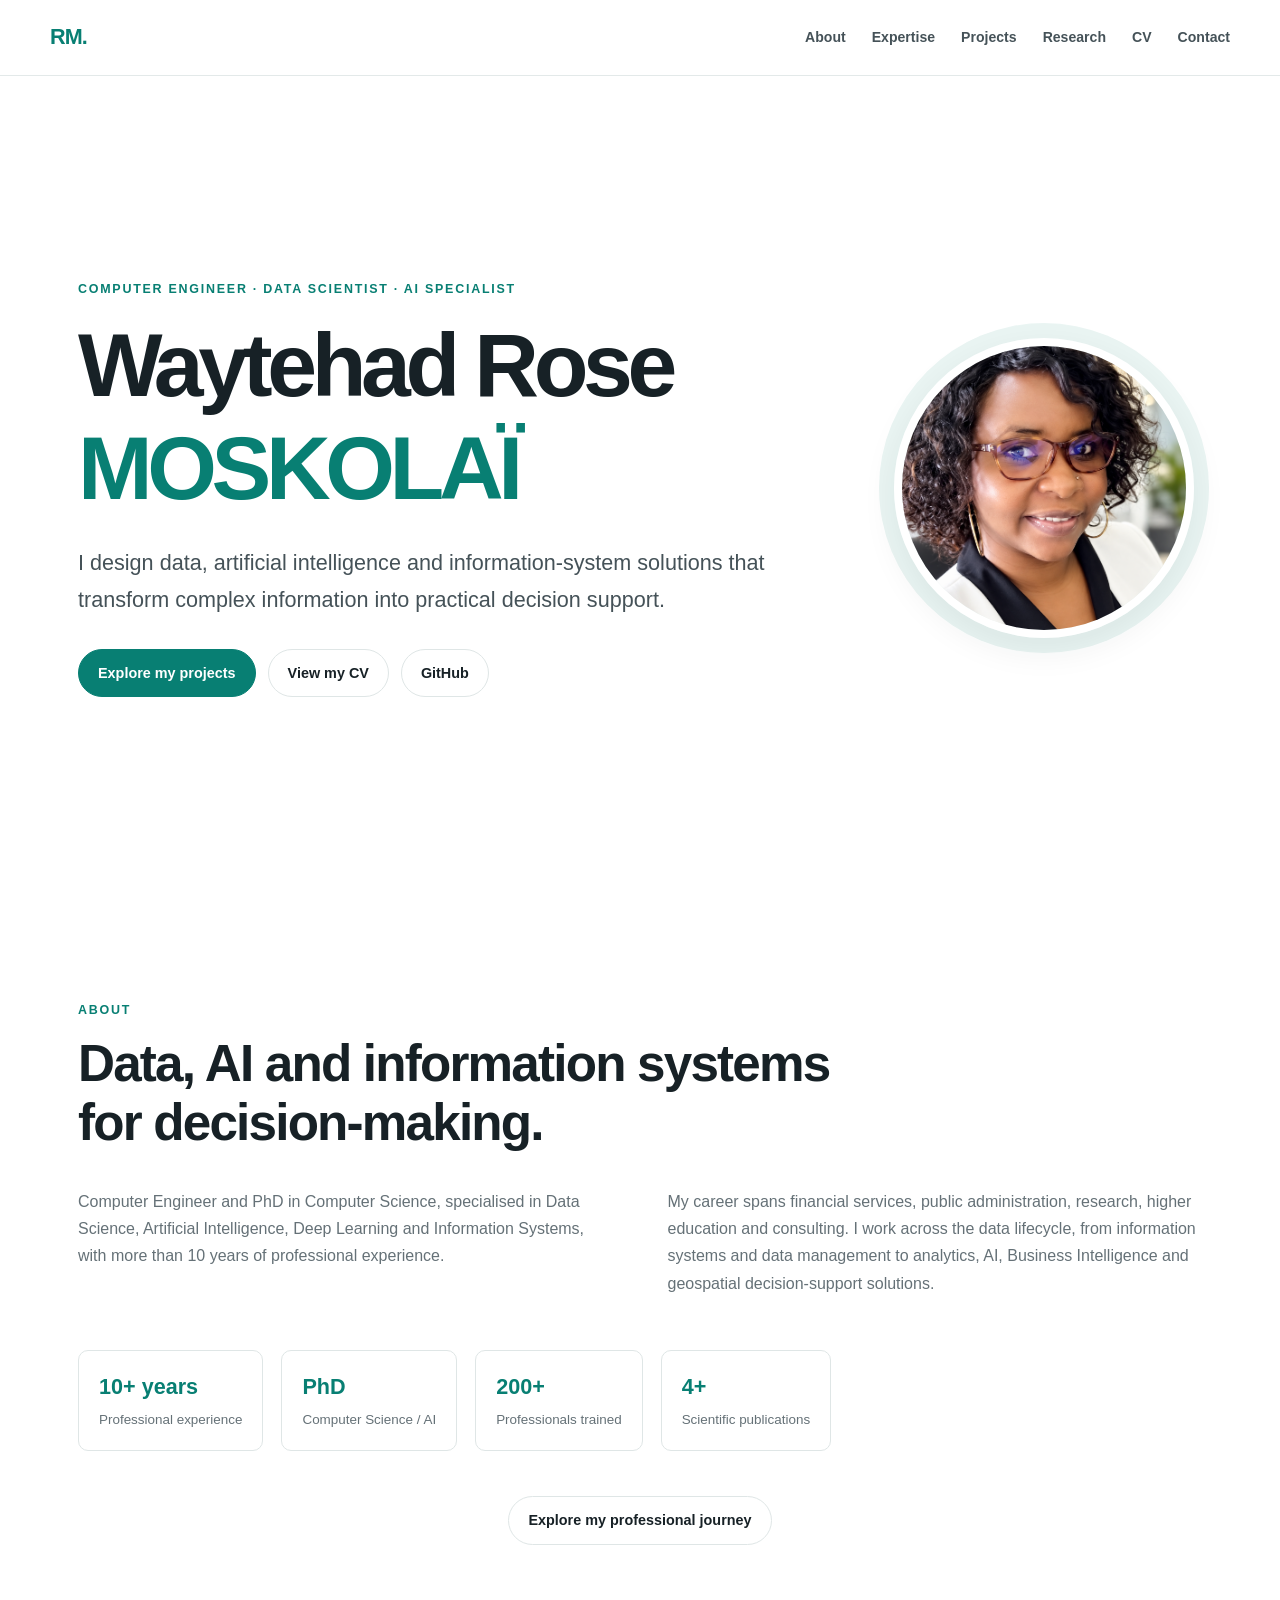
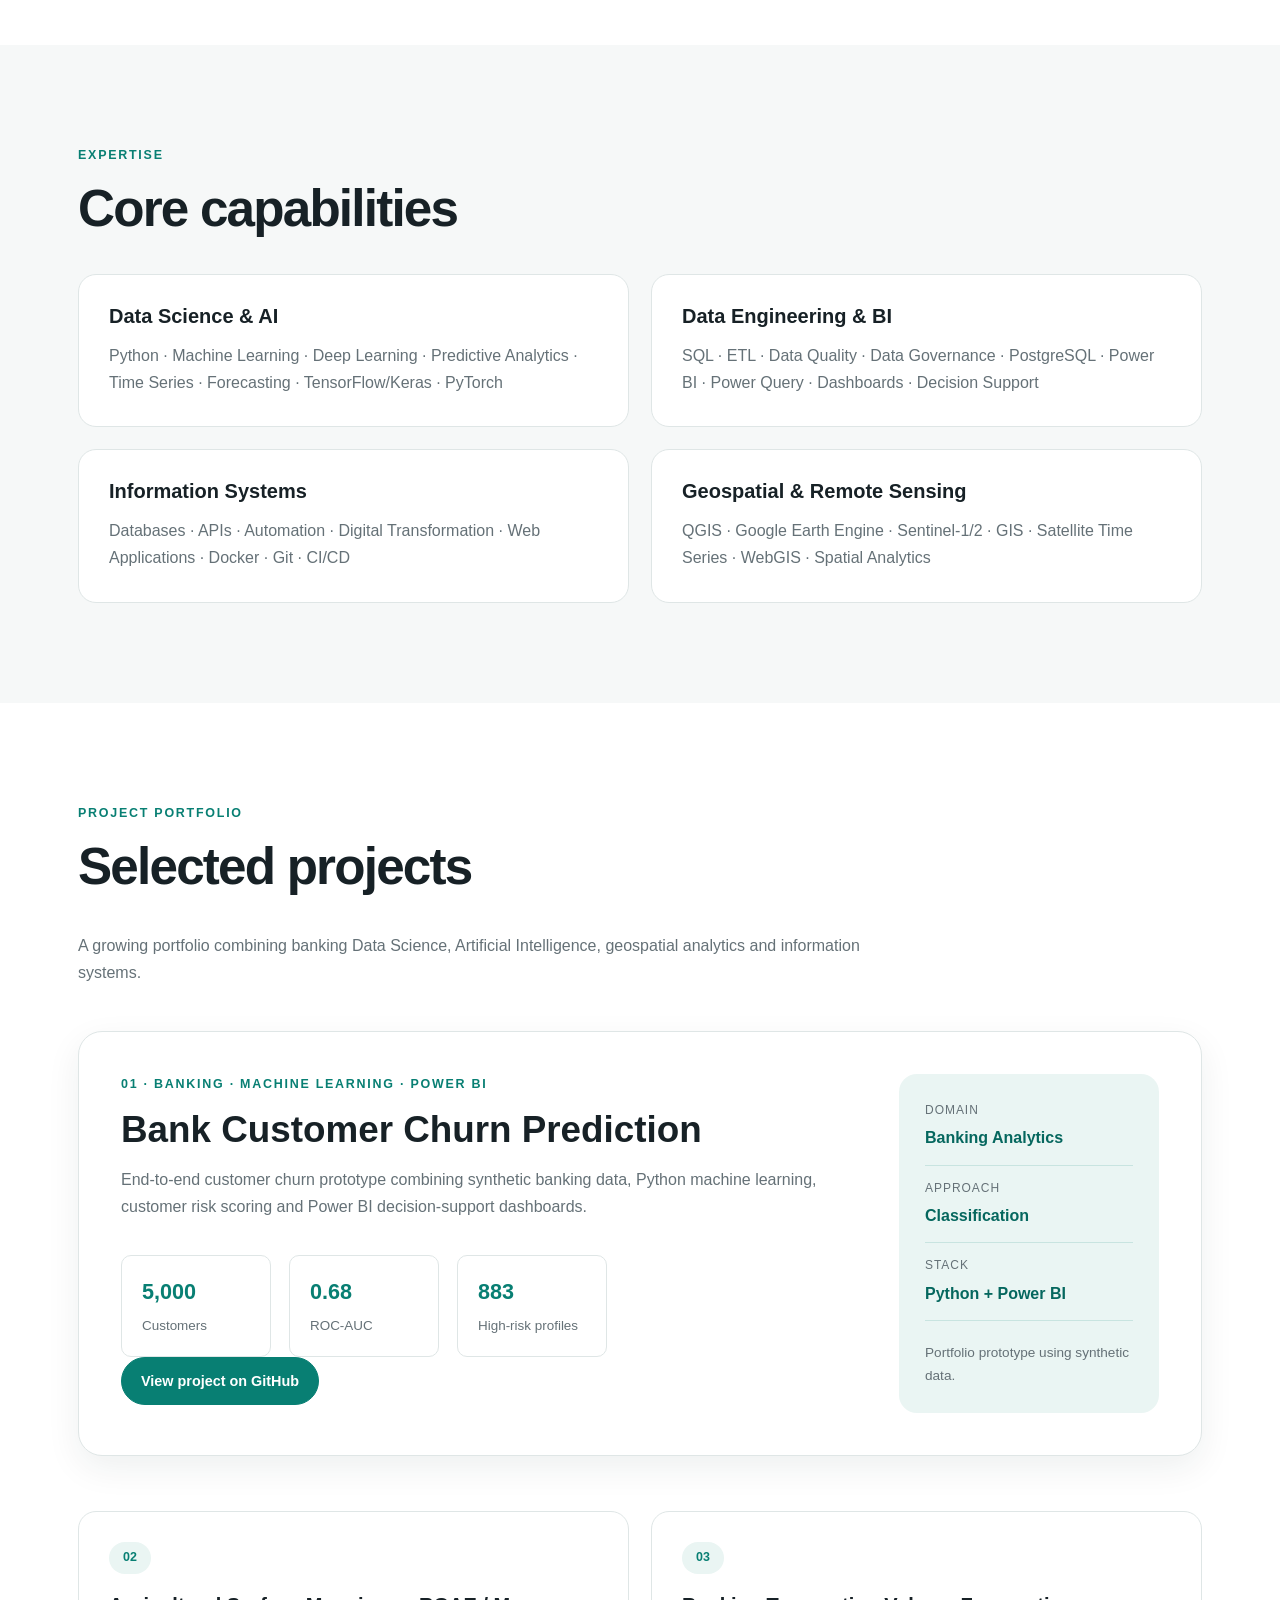
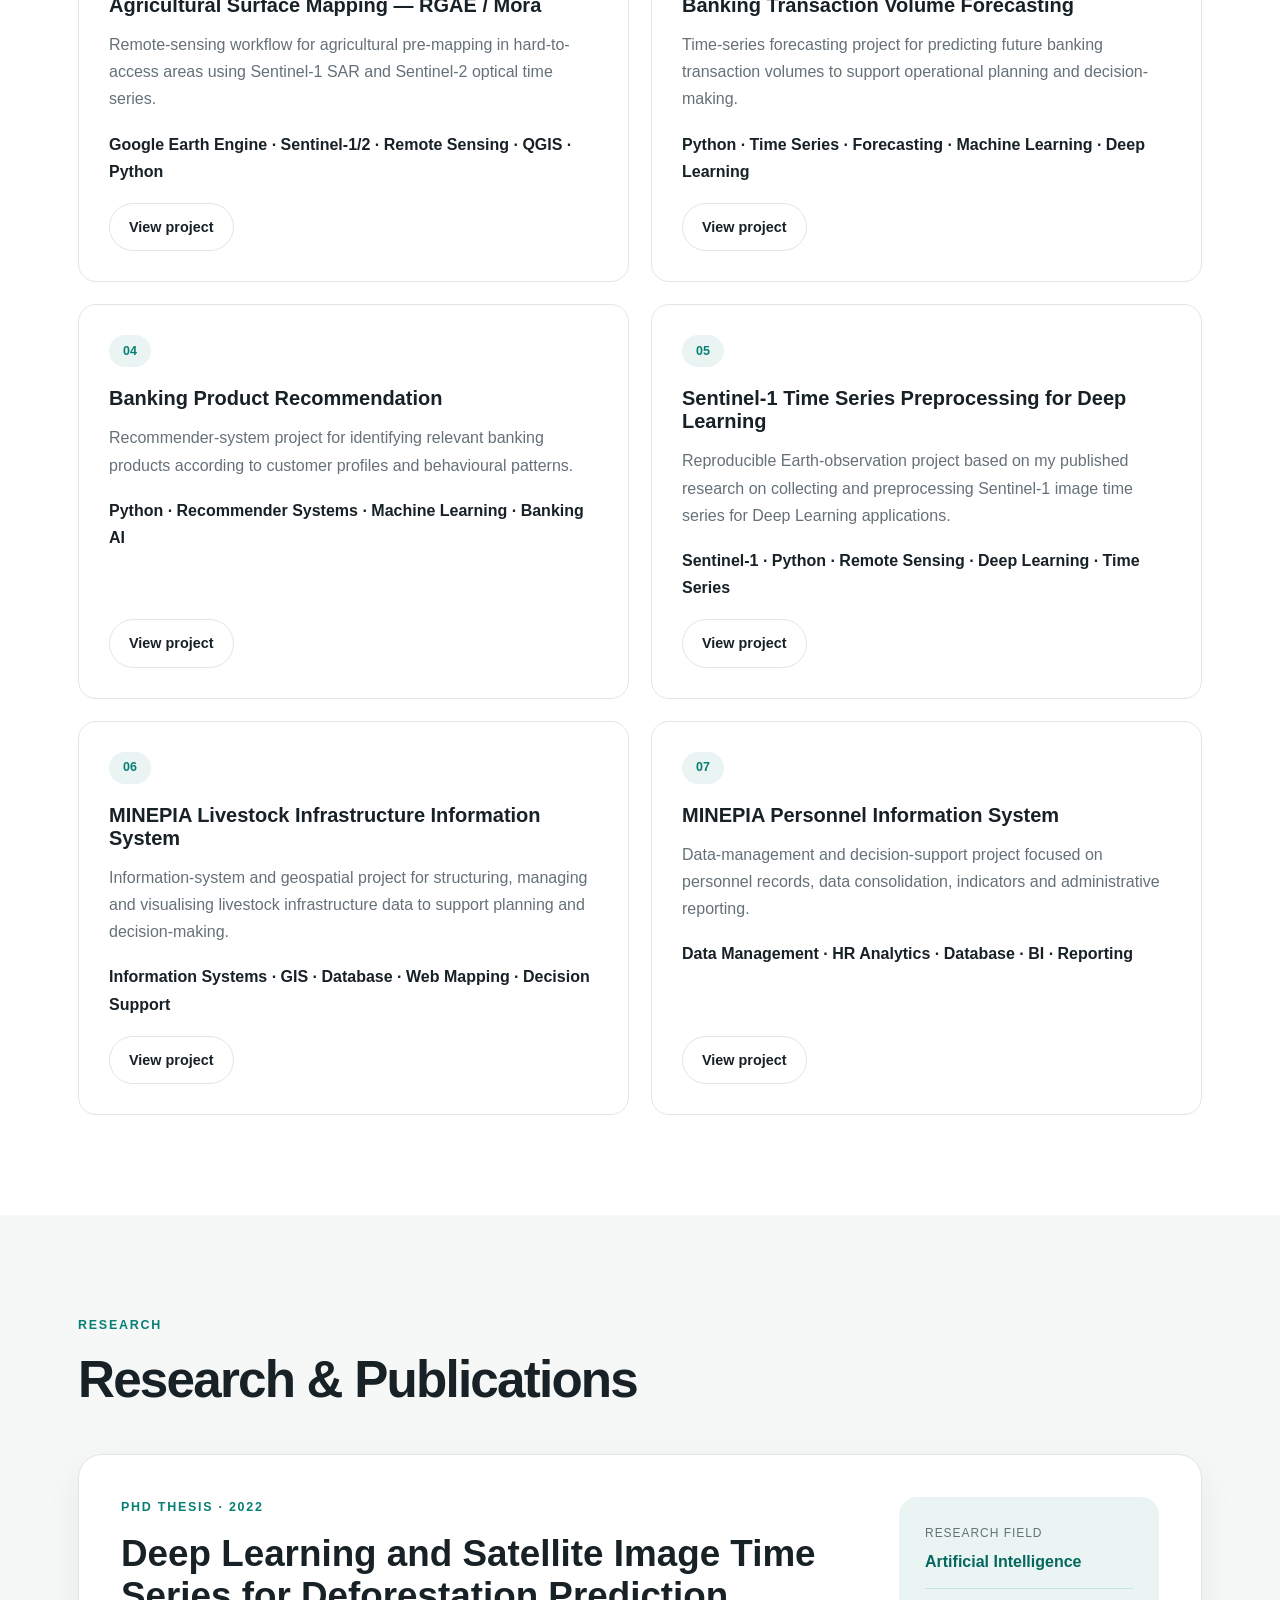
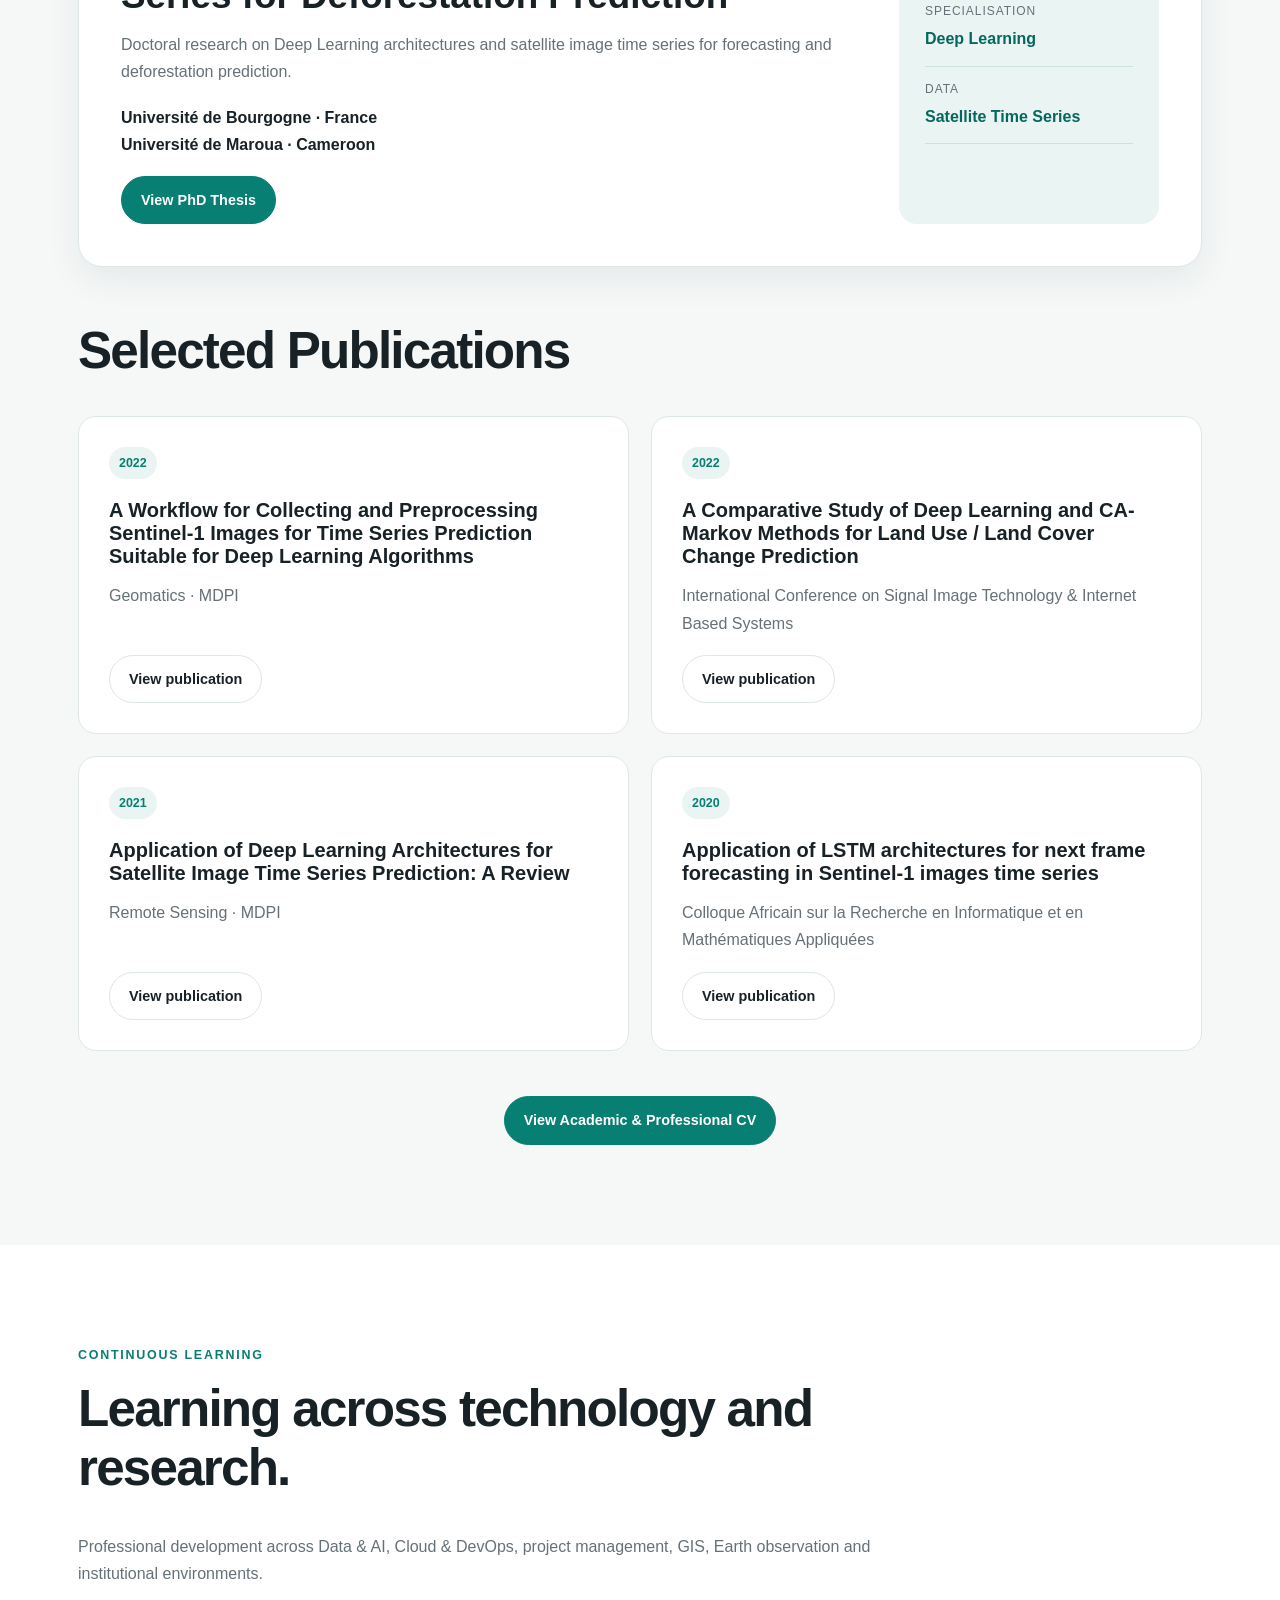
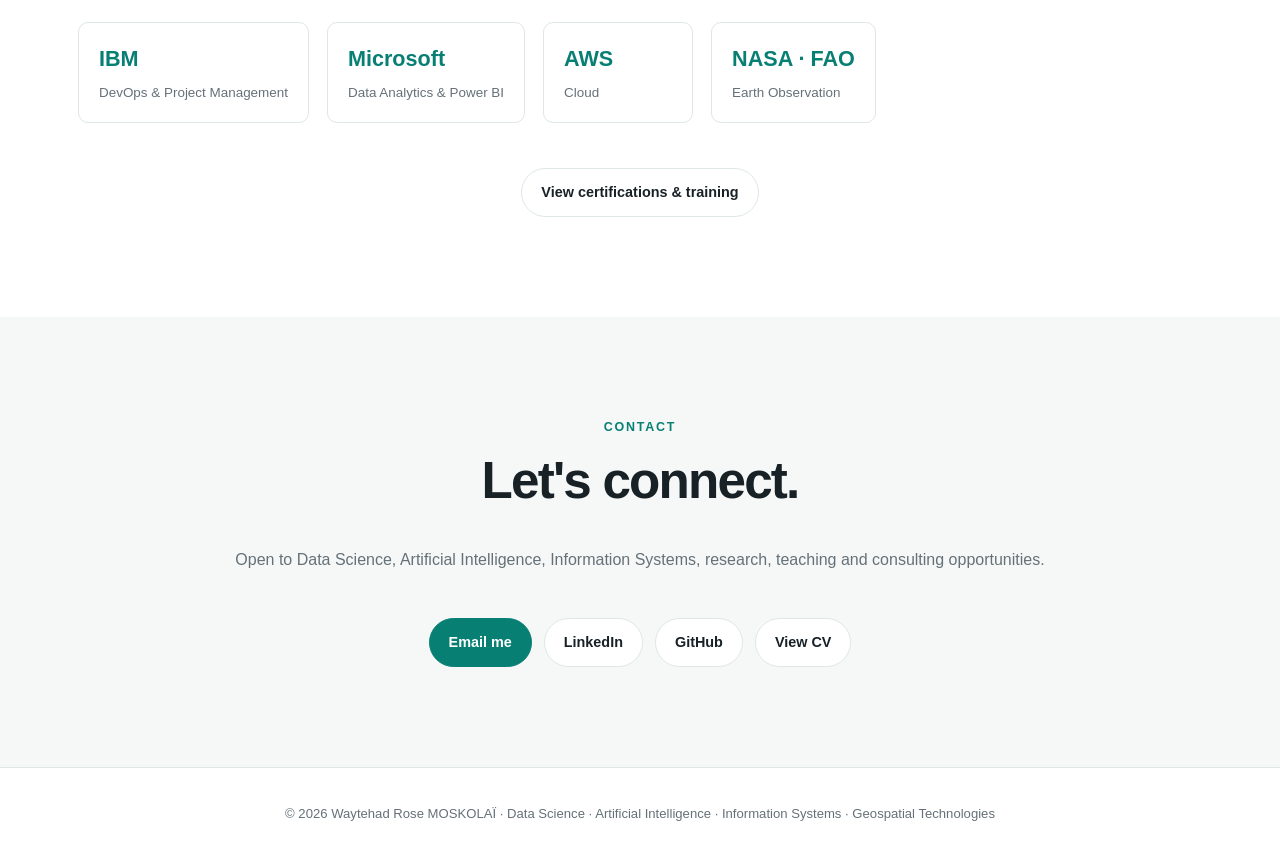
==== index.html @ 34fa3a00 "Expand portfolio with research publications" ====
<!doctype html>
<html lang="en">

<head>
    <meta charset="utf-8">

    <meta
        name="viewport"
        content="width=device-width, initial-scale=1"
    >

    <meta
        name="description"
        content="Portfolio of Waytehad Rose MOSKOLAÏ — Computer Engineer, Data Scientist, AI and Information Systems Specialist."
    >

    <title>
        Rose MOSKOLAÏ | Data Scientist & AI Specialist
    </title>

    <link rel="stylesheet" href="style.css">
</head>


<body>

    <!-- =========================================================
         NAVIGATION
    ========================================================== -->

    <header class="nav">

        <a class="brand" href="#home">
            RM.
        </a>

        <nav>
            <a href="#about">About</a>
            <a href="#expertise">Expertise</a>
            <a href="#projects">Projects</a>
            <a href="#research">Research</a>
            <a href="cv.html">CV</a>
            <a href="#contact">Contact</a>
        </nav>

    </header>


    <main>

        <!-- =====================================================
             01 — HERO
        ====================================================== -->

        <section id="home" class="hero">

            <div>

                <p class="kicker">
                    COMPUTER ENGINEER · DATA SCIENTIST · AI SPECIALIST
                </p>

                <h1>
                    Waytehad Rose<br>
                    <span>MOSKOLAÏ</span>
                </h1>

                <p class="lead">
                    I design data, artificial intelligence and
                    information-system solutions that transform complex
                    information into practical decision support.
                </p>


                <div class="actions">

                    <a class="btn primary" href="#projects">
                        Explore my projects
                    </a>

                    <a class="btn" href="cv.html">
                        View my CV
                    </a>

                    <a
                        class="btn"
                        href="https://github.com/moskolairose"
                        target="_blank"
                        rel="noopener noreferrer"
                    >
                        GitHub
                    </a>

                </div>

            </div>


            <div class="portrait-wrap">

                <img
                    class="portrait"
                    src="assets/profile.png"
                    alt="Waytehad Rose MOSKOLAÏ"
                >

            </div>

        </section>


        <!-- =====================================================
             02 — ABOUT
        ====================================================== -->

        <section id="about" class="section">

            <p class="kicker">
                ABOUT
            </p>

            <h2>
                Data, AI and information systems
                for decision-making.
            </h2>


            <div class="twocol">

                <p>
                    Computer Engineer and PhD in Computer Science,
                    specialised in Data Science, Artificial Intelligence,
                    Deep Learning and Information Systems, with more than
                    10 years of professional experience.
                </p>

                <p>
                    My career spans financial services, public
                    administration, research, higher education and
                    consulting. I work across the data lifecycle,
                    from information systems and data management to
                    analytics, AI, Business Intelligence and
                    geospatial decision-support solutions.
                </p>

            </div>


            <div class="metrics">

                <span>
                    <b>10+ years</b>
                    Professional experience
                </span>

                <span>
                    <b>PhD</b>
                    Computer Science / AI
                </span>

                <span>
                    <b>200+</b>
                    Professionals trained
                </span>

                <span>
                    <b>4+</b>
                    Scientific publications
                </span>

            </div>


            <div class="actions center">

                <a class="btn" href="cv.html">
                    Explore my professional journey
                </a>

            </div>

        </section>


        <!-- =====================================================
             03 — EXPERTISE
        ====================================================== -->

        <section id="expertise" class="section alt">

            <p class="kicker">
                EXPERTISE
            </p>

            <h2>
                Core capabilities
            </h2>


            <div class="cards">

                <article>

                    <h3>
                        Data Science & AI
                    </h3>

                    <p>
                        Python · Machine Learning · Deep Learning ·
                        Predictive Analytics · Time Series · Forecasting ·
                        TensorFlow/Keras · PyTorch
                    </p>

                </article>


                <article>

                    <h3>
                        Data Engineering & BI
                    </h3>

                    <p>
                        SQL · ETL · Data Quality · Data Governance ·
                        PostgreSQL · Power BI · Power Query ·
                        Dashboards · Decision Support
                    </p>

                </article>


                <article>

                    <h3>
                        Information Systems
                    </h3>

                    <p>
                        Databases · APIs · Automation ·
                        Digital Transformation · Web Applications ·
                        Docker · Git · CI/CD
                    </p>

                </article>


                <article>

                    <h3>
                        Geospatial & Remote Sensing
                    </h3>

                    <p>
                        QGIS · Google Earth Engine · Sentinel-1/2 ·
                        GIS · Satellite Time Series · WebGIS ·
                        Spatial Analytics
                    </p>

                </article>

            </div>

        </section>


        <!-- =====================================================
             04 — FEATURED PROJECTS
        ====================================================== -->

        <section id="projects" class="section">

            <p class="kicker">
                PROJECT PORTFOLIO
            </p>

            <h2>
                Selected projects
            </h2>

            <p>
                A growing portfolio combining banking Data Science,
                Artificial Intelligence, geospatial analytics and
                information systems.
            </p>


            <!-- =================================================
                 PROJECT 01
            ================================================== -->

            <article class="project">

                <div>

                    <p class="kicker">
                        01 · BANKING · MACHINE LEARNING · POWER BI
                    </p>

                    <h3>
                        Bank Customer Churn Prediction
                    </h3>

                    <p>
                        End-to-end customer churn prototype combining
                        synthetic banking data, Python machine learning,
                        customer risk scoring and Power BI
                        decision-support dashboards.
                    </p>


                    <div class="metrics">

                        <span>
                            <b>5,000</b>
                            Customers
                        </span>

                        <span>
                            <b>0.68</b>
                            ROC-AUC
                        </span>

                        <span>
                            <b>883</b>
                            High-risk profiles
                        </span>

                    </div>


                    <a
                        class="btn primary"
                        href="https://github.com/moskolairose/bank-customer-churn-prediction"
                        target="_blank"
                        rel="noopener noreferrer"
                    >
                        View project on GitHub
                    </a>

                </div>


                <div class="panel">

                    <div>
                        <small>Domain</small>
                        <strong>Banking Analytics</strong>
                    </div>

                    <div>
                        <small>Approach</small>
                        <strong>Classification</strong>
                    </div>

                    <div>
                        <small>Stack</small>
                        <strong>Python + Power BI</strong>
                    </div>

                    <p>
                        Portfolio prototype using synthetic data.
                    </p>

                </div>

            </article>


            <!-- =================================================
                 PROJECTS GRID
            ================================================== -->

            <div class="next">


                <!-- PROJECT 02 -->

                <article>

                    <span>02</span>

                    <h3>
                        Agricultural Surface Mapping —
                        RGAE / Mora
                    </h3>

                    <p>
                        Remote-sensing workflow for agricultural
                        pre-mapping in hard-to-access areas using
                        Sentinel-1 SAR and Sentinel-2 optical
                        time series.
                    </p>

                    <p>
                        <strong>
                            Google Earth Engine · Sentinel-1/2 ·
                            Remote Sensing · QGIS · Python
                        </strong>
                    </p>

                    <a
                        class="btn"
                        href="https://github.com/moskolairose/RGAE_Mora_Precartographie"
                        target="_blank"
                        rel="noopener noreferrer"
                    >
                        View project
                    </a>

                </article>


                <!-- PROJECT 03 -->

                <article>

                    <span>03</span>

                    <h3>
                        Banking Transaction Volume Forecasting
                    </h3>

                    <p>
                        Time-series forecasting project for predicting
                        future banking transaction volumes to support
                        operational planning and decision-making.
                    </p>

                    <p>
                        <strong>
                            Python · Time Series · Forecasting ·
                            Machine Learning · Deep Learning
                        </strong>
                    </p>

                    <a
                        class="btn"
                        href="https://github.com/moskolairose/RGAE_Mora_Precartographie"
                        target="_blank"
                        rel="noopener noreferrer"
                    >
                        View project
                    </a>

                </article>


                <!-- PROJECT 04 -->

                <article>

                    <span>04</span>

                    <h3>
                        Banking Product Recommendation
                    </h3>

                    <p>
                        Recommender-system project for identifying
                        relevant banking products according to customer
                        profiles and behavioural patterns.
                    </p>

                    <p>
                        <strong>
                            Python · Recommender Systems ·
                            Machine Learning · Banking AI
                        </strong>
                    </p>

                    <a
                        class="btn"
                        href="https://github.com/moskolairose/RGAE_Mora_Precartographie"
                        target="_blank"
                        rel="noopener noreferrer"
                    >
                        View project
                    </a>

                </article>


                <!-- PROJECT 05 -->

                <article>

                    <span>05</span>

                    <h3>
                        Sentinel-1 Time Series Preprocessing
                        for Deep Learning
                    </h3>

                    <p>
                        Reproducible Earth-observation project based on
                        my published research on collecting and
                        preprocessing Sentinel-1 image time series
                        for Deep Learning applications.
                    </p>

                    <p>
                        <strong>
                            Sentinel-1 · Python · Remote Sensing ·
                            Deep Learning · Time Series
                        </strong>
                    </p>

                    <a
                        class="btn"
                        href="https://github.com/moskolairose/RGAE_Mora_Precartographie"
                        target="_blank"
                        rel="noopener noreferrer"
                    >
                        View project
                    </a>

                </article>


                <!-- PROJECT 06 -->

                <article>

                    <span>06</span>

                    <h3>
                        MINEPIA Livestock Infrastructure
                        Information System
                    </h3>

                    <p>
                        Information-system and geospatial project for
                        structuring, managing and visualising livestock
                        infrastructure data to support planning and
                        decision-making.
                    </p>

                    <p>
                        <strong>
                            Information Systems · GIS · Database ·
                            Web Mapping · Decision Support
                        </strong>
                    </p>

                    <a
                        class="btn"
                        href="https://github.com/moskolairose/RGAE_Mora_Precartographie"
                        target="_blank"
                        rel="noopener noreferrer"
                    >
                        View project
                    </a>

                </article>


                <!-- PROJECT 07 -->

                <article>

                    <span>07</span>

                    <h3>
                        MINEPIA Personnel Information System
                    </h3>

                    <p>
                        Data-management and decision-support project
                        focused on personnel records, data consolidation,
                        indicators and administrative reporting.
                    </p>

                    <p>
                        <strong>
                            Data Management · HR Analytics · Database ·
                            BI · Reporting
                        </strong>
                    </p>

                    <a
                        class="btn"
                        href="https://github.com/moskolairose/RGAE_Mora_Precartographie"
                        target="_blank"
                        rel="noopener noreferrer"
                    >
                        View project
                    </a>

                </article>

            </div>

        </section>


        <!-- =====================================================
             05 — RESEARCH & PUBLICATIONS
        ====================================================== -->

        <section id="research" class="section alt">

            <p class="kicker">
                RESEARCH
            </p>

            <h2>
                Research & Publications
            </h2>


            <!-- =================================================
                 PHD THESIS
            ================================================== -->

            <article class="project">

                <div>

                    <p class="kicker">
                        PHD THESIS · 2022
                    </p>

                    <h3>
                        Deep Learning and Satellite Image Time Series
                        for Deforestation Prediction
                    </h3>

                    <p>
                        Doctoral research on Deep Learning architectures
                        and satellite image time series for forecasting
                        and deforestation prediction.
                    </p>

                    <p>
                        <strong>
                            Université de Bourgogne · France<br>
                            Université de Maroua · Cameroon
                        </strong>
                    </p>


                    <a
                        class="btn primary"
                        href="https://www.theses.fr/s219353"
                        target="_blank"
                        rel="noopener noreferrer"
                    >
                        View PhD Thesis
                    </a>

                </div>


                <div class="panel">

                    <div>
                        <small>Research field</small>
                        <strong>Artificial Intelligence</strong>
                    </div>

                    <div>
                        <small>Specialisation</small>
                        <strong>Deep Learning</strong>
                    </div>

                    <div>
                        <small>Data</small>
                        <strong>Satellite Time Series</strong>
                    </div>

                </div>

            </article>


            <!-- =================================================
                 PUBLICATIONS
            ================================================== -->

            <h2>
                Selected Publications
            </h2>


            <div class="next">


                <!-- PUBLICATION 01 -->

                <article>

                    <span>
                        2022
                    </span>

                    <h3>
                        A Workflow for Collecting and Preprocessing
                        Sentinel-1 Images for Time Series Prediction
                        Suitable for Deep Learning Algorithms
                    </h3>

                    <p>
                        Geomatics · MDPI
                    </p>

                    <a
                        class="btn"
                        href="https://doi.org/10.3390/geomatics2040024"
                        target="_blank"
                        rel="noopener noreferrer"
                    >
                        View publication
                    </a>

                </article>


                <!-- PUBLICATION 02 -->

                <article>

                    <span>
                        2022
                    </span>

                    <h3>
                        A Comparative Study of Deep Learning and
                        CA-Markov Methods for Land Use / Land Cover
                        Change Prediction
                    </h3>

                    <p>
                        International Conference on Signal Image
                        Technology & Internet Based Systems
                    </p>

                    <a
                        class="btn"
                        href="https://ieeexplore.ieee.org/abstract/document/10090118"
                        target="_blank"
                        rel="noopener noreferrer"
                    >
                        View publication
                    </a>

                </article>


                <!-- PUBLICATION 03 -->

                <article>

                    <span>
                        2021
                    </span>

                    <h3>
                        Application of Deep Learning Architectures
                        for Satellite Image Time Series Prediction:
                        A Review
                    </h3>

                    <p>
                        Remote Sensing · MDPI
                    </p>

                    <a
                        class="btn"
                        href="https://doi.org/10.3390/rs13234822"
                        target="_blank"
                        rel="noopener noreferrer"
                    >
                        View publication
                    </a>

                </article>


                <!-- PUBLICATION 04 -->

                <article>

                    <span>
                        2020
                    </span>

                    <h3>
                        Application of LSTM architectures for next frame
                        forecasting in Sentinel-1 images time series
                    </h3>

                    <p>
                        Colloque Africain sur la Recherche en Informatique
                        et en Mathématiques Appliquées
                    </p>

                    <a
                        class="btn"
                        href="https://inria.hal.science/CARI2020/hal-02926060"
                        target="_blank"
                        rel="noopener noreferrer"
                    >
                        View publication
                    </a>

                </article>

            </div>


            <div class="actions center">

                <a class="btn primary" href="cv.html">
                    View Academic & Professional CV
                </a>

            </div>

        </section>


        <!-- =====================================================
             06 — CONTINUOUS LEARNING
        ====================================================== -->

        <section class="section">

            <p class="kicker">
                CONTINUOUS LEARNING
            </p>

            <h2>
                Learning across technology and research.
            </h2>

            <p>
                Professional development across Data & AI,
                Cloud & DevOps, project management, GIS,
                Earth observation and institutional environments.
            </p>


            <div class="metrics">

                <span>
                    <b>IBM</b>
                    DevOps & Project Management
                </span>

                <span>
                    <b>Microsoft</b>
                    Data Analytics & Power BI
                </span>

                <span>
                    <b>AWS</b>
                    Cloud
                </span>

                <span>
                    <b>NASA · FAO</b>
                    Earth Observation
                </span>

            </div>


            <div class="actions center">

                <a class="btn" href="cv.html#certifications">
                    View certifications & training
                </a>

            </div>

        </section>


        <!-- =====================================================
             07 — CONTACT
        ====================================================== -->

        <section id="contact" class="section alt contact">

            <p class="kicker">
                CONTACT
            </p>

            <h2>
                Let's connect.
            </h2>

            <p>
                Open to Data Science, Artificial Intelligence,
                Information Systems, research, teaching and
                consulting opportunities.
            </p>


            <div class="actions center">

                <a
                    class="btn primary"
                    href="mailto:rose.moskolai@gmail.com"
                >
                    Email me
                </a>

                <a
                    class="btn"
                    href="https://www.linkedin.com/in/rose-moskolai"
                    target="_blank"
                    rel="noopener noreferrer"
                >
                    LinkedIn
                </a>

                <a
                    class="btn"
                    href="https://github.com/moskolairose"
                    target="_blank"
                    rel="noopener noreferrer"
                >
                    GitHub
                </a>

                <a
                    class="btn"
                    href="cv.html"
                >
                    View CV
                </a>

            </div>

        </section>

    </main>


    <!-- =========================================================
         FOOTER
    ========================================================== -->

    <footer>
        © 2026 Waytehad Rose MOSKOLAÏ ·
        Data Science · Artificial Intelligence ·
        Information Systems · Geospatial Technologies
    </footer>

</body>

</html>
---- style.css ----
/* ============================================================
   ROSE MOSKOLAÏ — PORTFOLIO
   Global stylesheet
   ============================================================ */


/* ============================================================
   01 — VARIABLES
   ============================================================ */

:root {
    --bg: #ffffff;
    --bg-alt: #f6f8f8;
    --surface: #ffffff;

    --text: #172126;
    --muted: #657177;
    --line: #dfe6e6;

    --accent: #087f73;
    --accent-dark: #05675e;
    --accent-soft: #eaf5f3;

    --max-width: 1180px;

    --radius: 18px;
    --radius-small: 10px;

    --shadow:
        0 12px 35px rgba(20, 40, 45, 0.07);

    --transition: 0.25s ease;
}


/* ============================================================
   02 — RESET
   ============================================================ */

* {
    box-sizing: border-box;
}

html {
    scroll-behavior: smooth;
}

body {
    margin: 0;

    font-family:
        Inter,
        -apple-system,
        BlinkMacSystemFont,
        "Segoe UI",
        Roboto,
        Arial,
        sans-serif;

    color: var(--text);
    background: var(--bg);

    line-height: 1.7;
}

img {
    max-width: 100%;
}

a {
    color: inherit;
}


/* ============================================================
   03 — TYPOGRAPHY
   ============================================================ */

h1,
h2,
h3 {
    margin-top: 0;
    line-height: 1.15;
}

h1 {
    margin-bottom: 25px;

    font-size: clamp(3rem, 7vw, 6rem);
    font-weight: 800;

    letter-spacing: -0.06em;
}

h1 span {
    color: var(--accent);
}

h2 {
    max-width: 800px;

    margin-bottom: 35px;

    font-size: clamp(2rem, 4vw, 3.3rem);
    font-weight: 750;

    letter-spacing: -0.035em;
}

h3 {
    margin-bottom: 14px;

    font-size: 1.25rem;
    font-weight: 700;
}

p {
    margin-top: 0;
    margin-bottom: 18px;

    color: var(--muted);
}

strong {
    color: var(--text);
}

.lead {
    max-width: 760px;

    font-size: clamp(1.1rem, 2vw, 1.35rem);
    line-height: 1.7;

    color: #455258;
}

.kicker {
    margin-bottom: 14px;

    color: var(--accent);

    font-size: 0.78rem;
    font-weight: 800;

    letter-spacing: 0.14em;
    text-transform: uppercase;
}


/* ============================================================
   04 — NAVIGATION
   ============================================================ */

.nav {
    position: sticky;
    top: 0;
    z-index: 100;

    display: flex;
    align-items: center;
    justify-content: space-between;

    min-height: 76px;

    padding: 0 max(28px, calc((100vw - var(--max-width)) / 2));

    background: rgba(255, 255, 255, 0.94);

    border-bottom: 1px solid rgba(223, 230, 230, 0.85);

    backdrop-filter: blur(14px);
}

.brand {
    color: var(--accent);

    font-size: 1.35rem;
    font-weight: 900;

    letter-spacing: -0.04em;

    text-decoration: none;
}

.nav nav {
    display: flex;
    align-items: center;
    gap: 26px;
}

.nav nav a {
    position: relative;

    color: #455258;

    font-size: 0.88rem;
    font-weight: 650;

    text-decoration: none;

    transition: color var(--transition);
}

.nav nav a:hover {
    color: var(--accent);
}

.nav nav a::after {
    content: "";

    position: absolute;
    left: 0;
    bottom: -8px;

    width: 0;
    height: 2px;

    background: var(--accent);

    transition: width var(--transition);
}

.nav nav a:hover::after {
    width: 100%;
}


/* ============================================================
   05 — HERO
   ============================================================ */

.hero {
    display: grid;

    grid-template-columns:
        minmax(0, 1.4fr)
        minmax(280px, 0.6fr);

    align-items: center;

    gap: 70px;

    max-width: var(--max-width);

    min-height: calc(100vh - 76px);

    margin: auto;

    padding: 80px 28px;
}

.hero .lead {
    max-width: 720px;
}

.portrait-wrap {
    display: flex;
    align-items: center;
    justify-content: center;

    position: relative;
}

.portrait-wrap::before {
    content: "";

    position: absolute;

    width: 330px;
    height: 330px;

    border-radius: 50%;

    background: var(--accent-soft);
}

.portrait {
    position: relative;
    z-index: 1;

    width: 300px;
    height: 300px;

    object-fit: cover;

    border-radius: 50%;

    border: 8px solid #ffffff;

    box-shadow: var(--shadow);
}


/* ============================================================
   06 — GENERAL SECTIONS
   ============================================================ */

.section {
    max-width: var(--max-width);

    margin: auto;

    padding: 100px 28px;
}

.section.alt {
    max-width: none;

    padding-left:
        max(28px, calc((100vw - var(--max-width)) / 2 + 28px));

    padding-right:
        max(28px, calc((100vw - var(--max-width)) / 2 + 28px));

    background: var(--bg-alt);
}

.section > p:not(.kicker):not(.lead) {
    max-width: 820px;
}


/* ============================================================
   07 — TWO COLUMNS
   ============================================================ */

.twocol {
    display: grid;

    grid-template-columns:
        repeat(2, minmax(0, 1fr));

    gap: 55px;
}

.twocol > div,
.twocol > p {
    min-width: 0;
}


/* ============================================================
   08 — BUTTONS
   ============================================================ */

.actions {
    display: flex;
    flex-wrap: wrap;

    gap: 12px;

    margin-top: 30px;
}

.actions.center {
    justify-content: center;

    margin-top: 45px;
}

.btn {
    display: inline-flex;

    align-items: center;
    justify-content: center;

    min-height: 46px;

    padding: 11px 19px;

    border: 1px solid var(--line);
    border-radius: 999px;

    background: #ffffff;

    color: var(--text);

    font-size: 0.9rem;
    font-weight: 700;

    text-decoration: none;

    transition:
        transform var(--transition),
        border-color var(--transition),
        background var(--transition),
        color var(--transition),
        box-shadow var(--transition);
}

.btn:hover {
    transform: translateY(-2px);

    border-color: var(--accent);

    color: var(--accent);

    box-shadow:
        0 8px 20px rgba(20, 40, 45, 0.08);
}

.btn.primary {
    border-color: var(--accent);

    background: var(--accent);

    color: #ffffff;
}

.btn.primary:hover {
    border-color: var(--accent-dark);

    background: var(--accent-dark);

    color: #ffffff;
}


/* ============================================================
   09 — METRICS
   ============================================================ */

.metrics {
    display: flex;
    flex-wrap: wrap;

    gap: 18px;

    margin-top: 35px;
}

.metrics span {
    min-width: 150px;

    padding: 18px 20px;

    border: 1px solid var(--line);
    border-radius: var(--radius-small);

    background: var(--surface);

    color: var(--muted);

    font-size: 0.84rem;
}

.metrics b {
    display: block;

    margin-bottom: 4px;

    color: var(--accent);

    font-size: 1.35rem;
}


/* ============================================================
   10 — GENERAL CARDS
   ============================================================ */

.cards {
    display: grid;

    grid-template-columns:
        repeat(2, minmax(0, 1fr));

    gap: 22px;
}

.cards article {
    position: relative;

    padding: 30px;

    border: 1px solid var(--line);
    border-radius: var(--radius);

    background: var(--surface);

    transition:
        transform var(--transition),
        box-shadow var(--transition),
        border-color var(--transition);
}

.cards article:hover {
    transform: translateY(-4px);

    border-color: rgba(8, 127, 115, 0.35);

    box-shadow: var(--shadow);
}

.cards article p:last-child {
    margin-bottom: 0;
}


/* ============================================================
   11 — FEATURED PROJECT
   ============================================================ */

.project {
    display: grid;

    grid-template-columns:
        minmax(0, 1.5fr)
        minmax(260px, 0.5fr);

    gap: 45px;

    margin: 45px 0 55px;

    padding: 42px;

    border: 1px solid var(--line);
    border-radius: 24px;

    background: var(--surface);

    box-shadow: var(--shadow);
}

.project h3 {
    max-width: 700px;

    font-size: clamp(1.7rem, 3vw, 2.3rem);
}

.panel {
    display: flex;
    flex-direction: column;

    gap: 12px;

    padding: 26px;

    border-radius: var(--radius);

    background: var(--accent-soft);
}

.panel > div {
    padding-bottom: 13px;

    border-bottom:
        1px solid rgba(8, 127, 115, 0.15);
}

.panel small {
    display: block;

    margin-bottom: 4px;

    color: var(--muted);

    font-size: 0.75rem;

    text-transform: uppercase;

    letter-spacing: 0.08em;
}

.panel strong {
    color: var(--accent-dark);

    font-size: 1rem;
}

.panel p {
    margin: 8px 0 0;

    font-size: 0.85rem;
}


/* ============================================================
   12 — PROJECT / PUBLICATION GRID
   ============================================================ */

.next {
    display: grid;

    grid-template-columns:
        repeat(2, minmax(0, 1fr));

    gap: 22px;
}

.next article {
    display: flex;
    flex-direction: column;

    min-height: 100%;

    padding: 30px;

    border: 1px solid var(--line);
    border-radius: var(--radius);

    background: var(--surface);

    transition:
        transform var(--transition),
        box-shadow var(--transition),
        border-color var(--transition);
}

.next article:hover {
    transform: translateY(-4px);

    border-color: rgba(8, 127, 115, 0.35);

    box-shadow: var(--shadow);
}

.next article > span {
    display: inline-flex;

    align-items: center;
    justify-content: center;

    width: fit-content;
    min-width: 42px;
    height: 32px;

    margin-bottom: 20px;

    padding: 0 10px;

    border-radius: 999px;

    background: var(--accent-soft);

    color: var(--accent);

    font-size: 0.78rem;
    font-weight: 800;
}

.next article h3 {
    font-size: 1.25rem;
}

.next article .btn {
    align-self: flex-start;

    margin-top: auto;
}

.next article em {
    color: var(--accent);

    font-style: normal;
    font-weight: 700;
}


/* ============================================================
   13 — CV EXPERIENCE
   Gives the experience cards a timeline feeling
   ============================================================ */

#experience .cards {
    grid-template-columns: 1fr;

    max-width: 930px;
}

#experience .cards article {
    padding-left: 45px;

    border-left: 4px solid var(--accent);
}

#experience .cards article::before {
    content: "";

    position: absolute;

    left: -10px;
    top: 32px;

    width: 16px;
    height: 16px;

    border: 4px solid var(--accent);

    border-radius: 50%;

    background: #ffffff;
}

#experience .cards article h3 {
    font-size: 1.4rem;
}


/* ============================================================
   14 — SKILLS PAGE
   ============================================================ */

#skills .cards {
    grid-template-columns:
        repeat(3, minmax(0, 1fr));
}

#skills .cards article {
    padding: 26px;
}

#skills .cards h3 {
    color: var(--accent-dark);
}


/* ============================================================
   15 — EDUCATION
   ============================================================ */

#education .cards article .kicker {
    display: inline-block;

    padding: 5px 10px;

    border-radius: 999px;

    background: var(--accent-soft);
}


/* ============================================================
   16 — CERTIFICATIONS
   ============================================================ */

#certifications .cards {
    margin-top: 40px;
}

#certifications .cards article h3 {
    padding-bottom: 14px;

    border-bottom: 1px solid var(--line);

    color: var(--accent-dark);
}

#certifications .cards article p {
    padding-bottom: 10px;

    border-bottom:
        1px dashed rgba(223, 230, 230, 0.8);
}

#certifications .cards article p:last-child {
    padding-bottom: 0;

    border-bottom: 0;
}


/* ============================================================
   17 — CONTACT
   ============================================================ */

.contact {
    text-align: center;
}

.contact h2,
.contact > p {
    margin-left: auto;
    margin-right: auto;
}


/* ============================================================
   18 — FOOTER
   ============================================================ */

footer {
    padding: 35px 28px;

    border-top: 1px solid var(--line);

    background: #ffffff;

    color: var(--muted);

    font-size: 0.82rem;

    text-align: center;
}


/* ============================================================
   19 — ACCESSIBILITY / FOCUS
   ============================================================ */

a:focus-visible {
    outline: 3px solid rgba(8, 127, 115, 0.25);

    outline-offset: 4px;

    border-radius: 6px;
}


/* ============================================================
   20 — TABLET
   ============================================================ */

@media (max-width: 950px) {

    .nav {
        position: relative;

        flex-direction: column;

        align-items: flex-start;

        gap: 12px;

        padding: 20px 28px;
    }

    .nav nav {
        width: 100%;

        gap: 18px;

        overflow-x: auto;

        padding-bottom: 5px;
    }

    .nav nav a {
        white-space: nowrap;
    }


    .hero {
        grid-template-columns: 1fr;

        min-height: auto;

        padding-top: 70px;
    }

    .portrait-wrap {
        justify-content: flex-start;
    }

    .portrait-wrap::before {
        width: 260px;
        height: 260px;
    }

    .portrait {
        width: 235px;
        height: 235px;
    }


    .project {
        grid-template-columns: 1fr;
    }


    #skills .cards {
        grid-template-columns:
            repeat(2, minmax(0, 1fr));
    }

}


/* ============================================================
   21 — MOBILE
   ============================================================ */

@media (max-width: 680px) {

    h1 {
        font-size: 3rem;

        letter-spacing: -0.045em;
    }

    h2 {
        font-size: 2rem;
    }


    .section {
        padding: 70px 20px;
    }

    .section.alt {
        padding-left: 20px;
        padding-right: 20px;
    }


    .hero {
        gap: 45px;

        padding: 55px 20px 70px;
    }


    .twocol,
    .cards,
    .next,
    #skills .cards {
        grid-template-columns: 1fr;
    }


    .project {
        padding: 26px;

        border-radius: var(--radius);
    }


    .metrics {
        display: grid;

        grid-template-columns:
            repeat(2, minmax(0, 1fr));
    }

    .metrics span {
        min-width: 0;
    }


    .actions {
        align-items: stretch;
    }

    .actions .btn {
        flex: 1 1 auto;
    }


    #experience .cards article {
        padding-left: 30px;
    }

}


/* ============================================================
   22 — VERY SMALL SCREENS
   ============================================================ */

@media (max-width: 430px) {

    .metrics {
        grid-template-columns: 1fr;
    }

    .btn {
        width: 100%;
    }

    .portrait-wrap::before {
        width: 225px;
        height: 225px;
    }

    .portrait {
        width: 205px;
        height: 205px;
    }

}
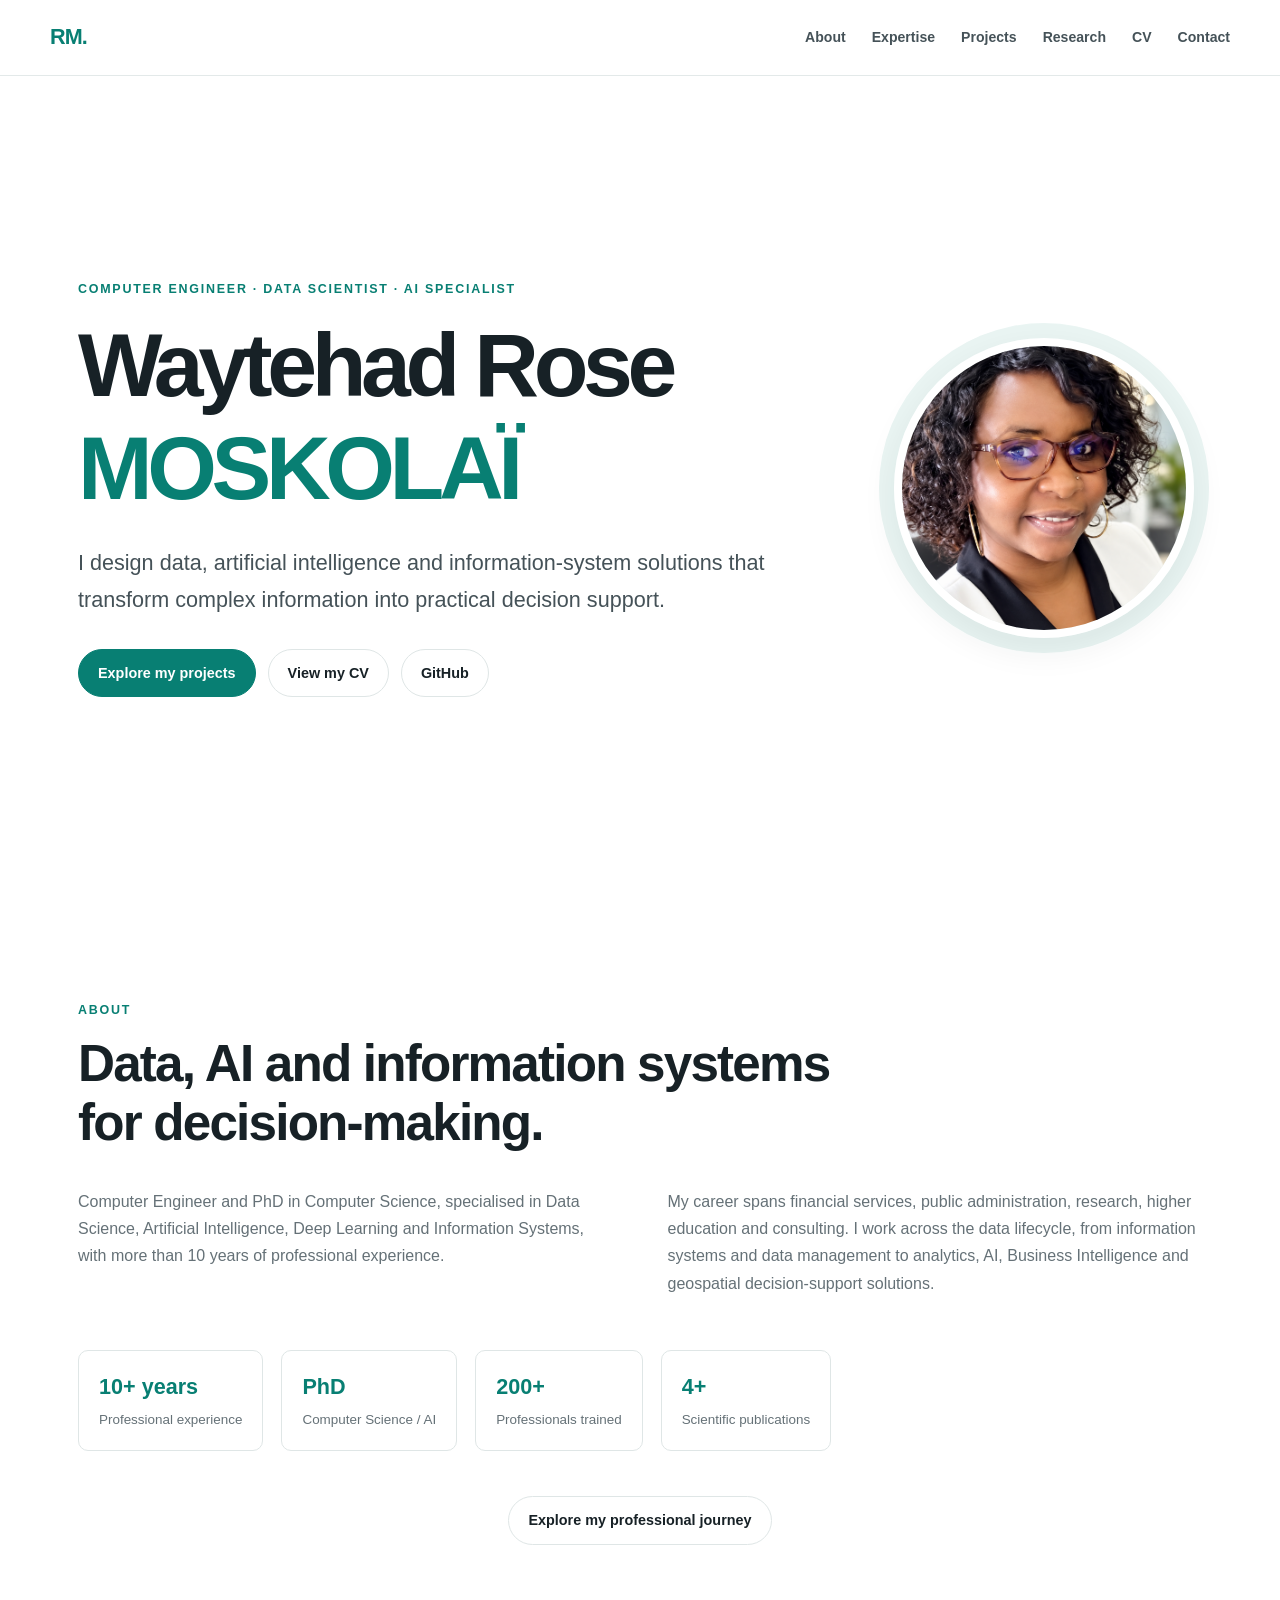
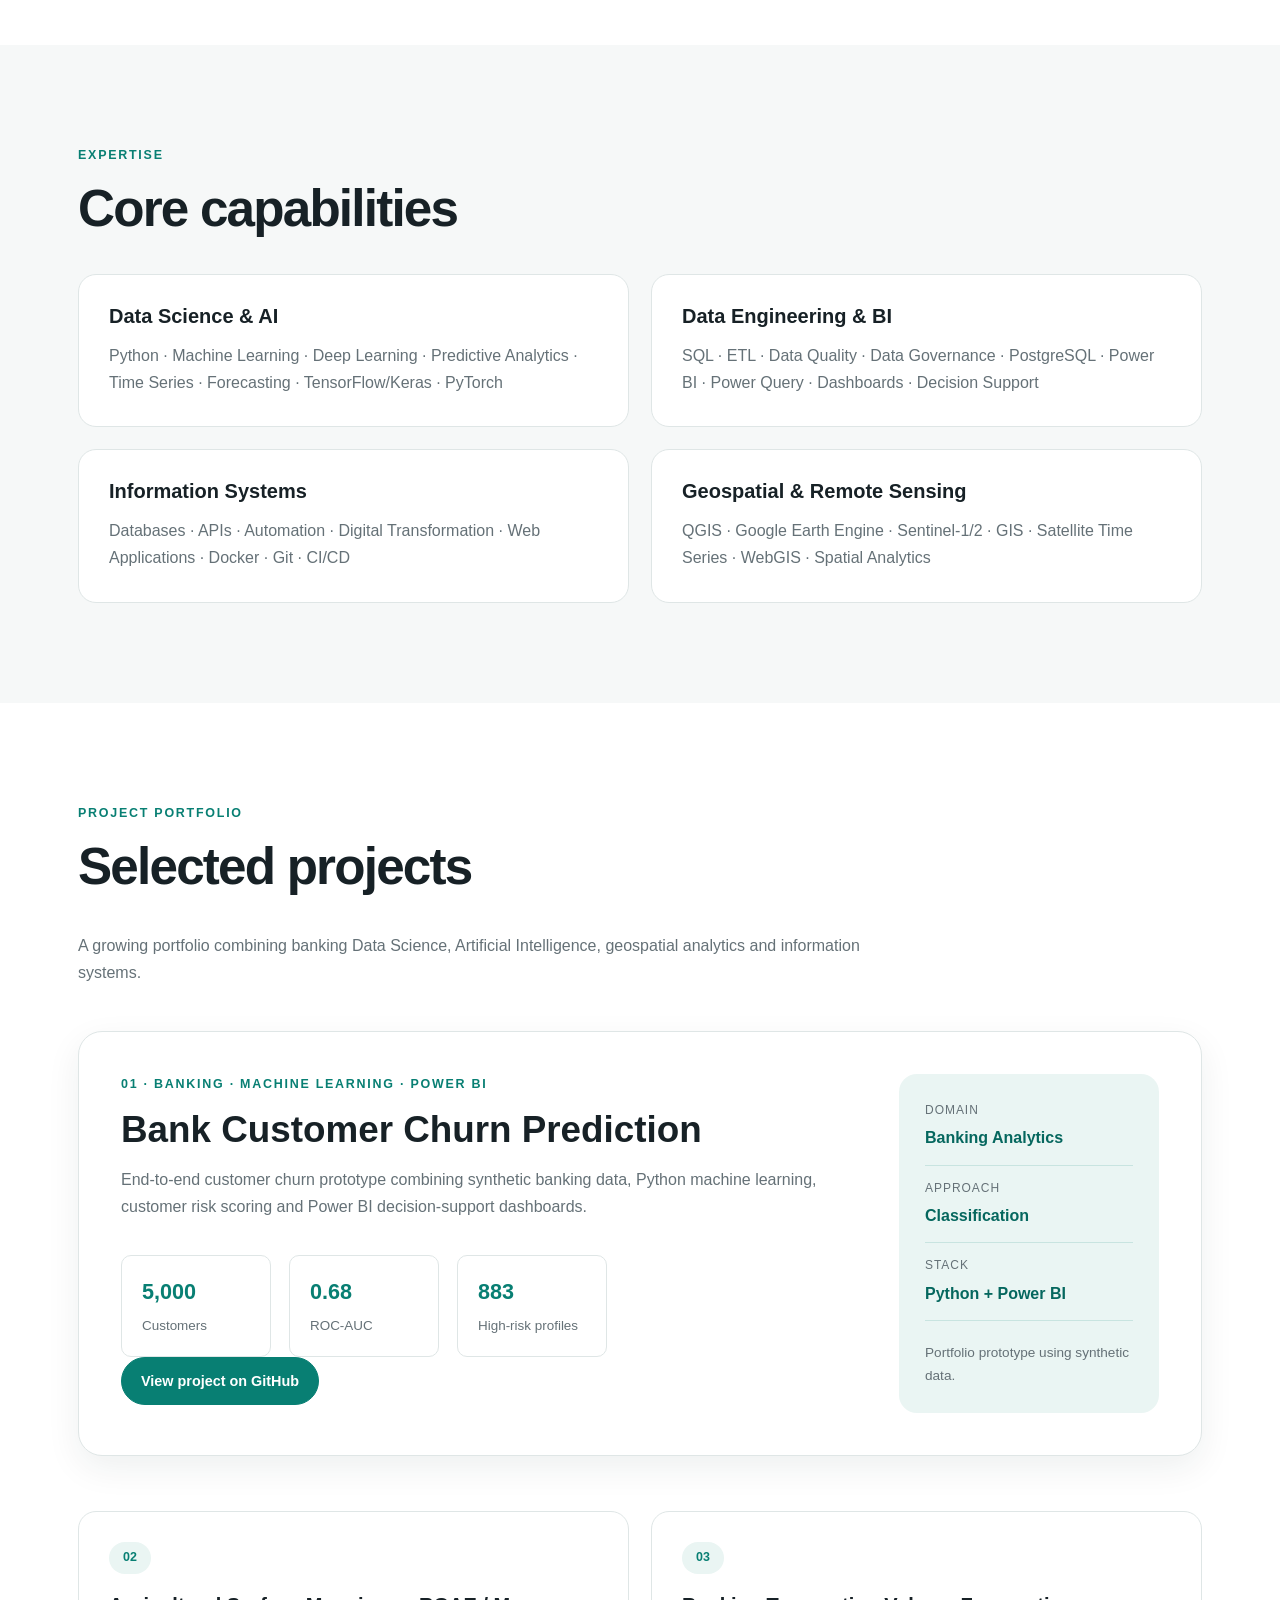
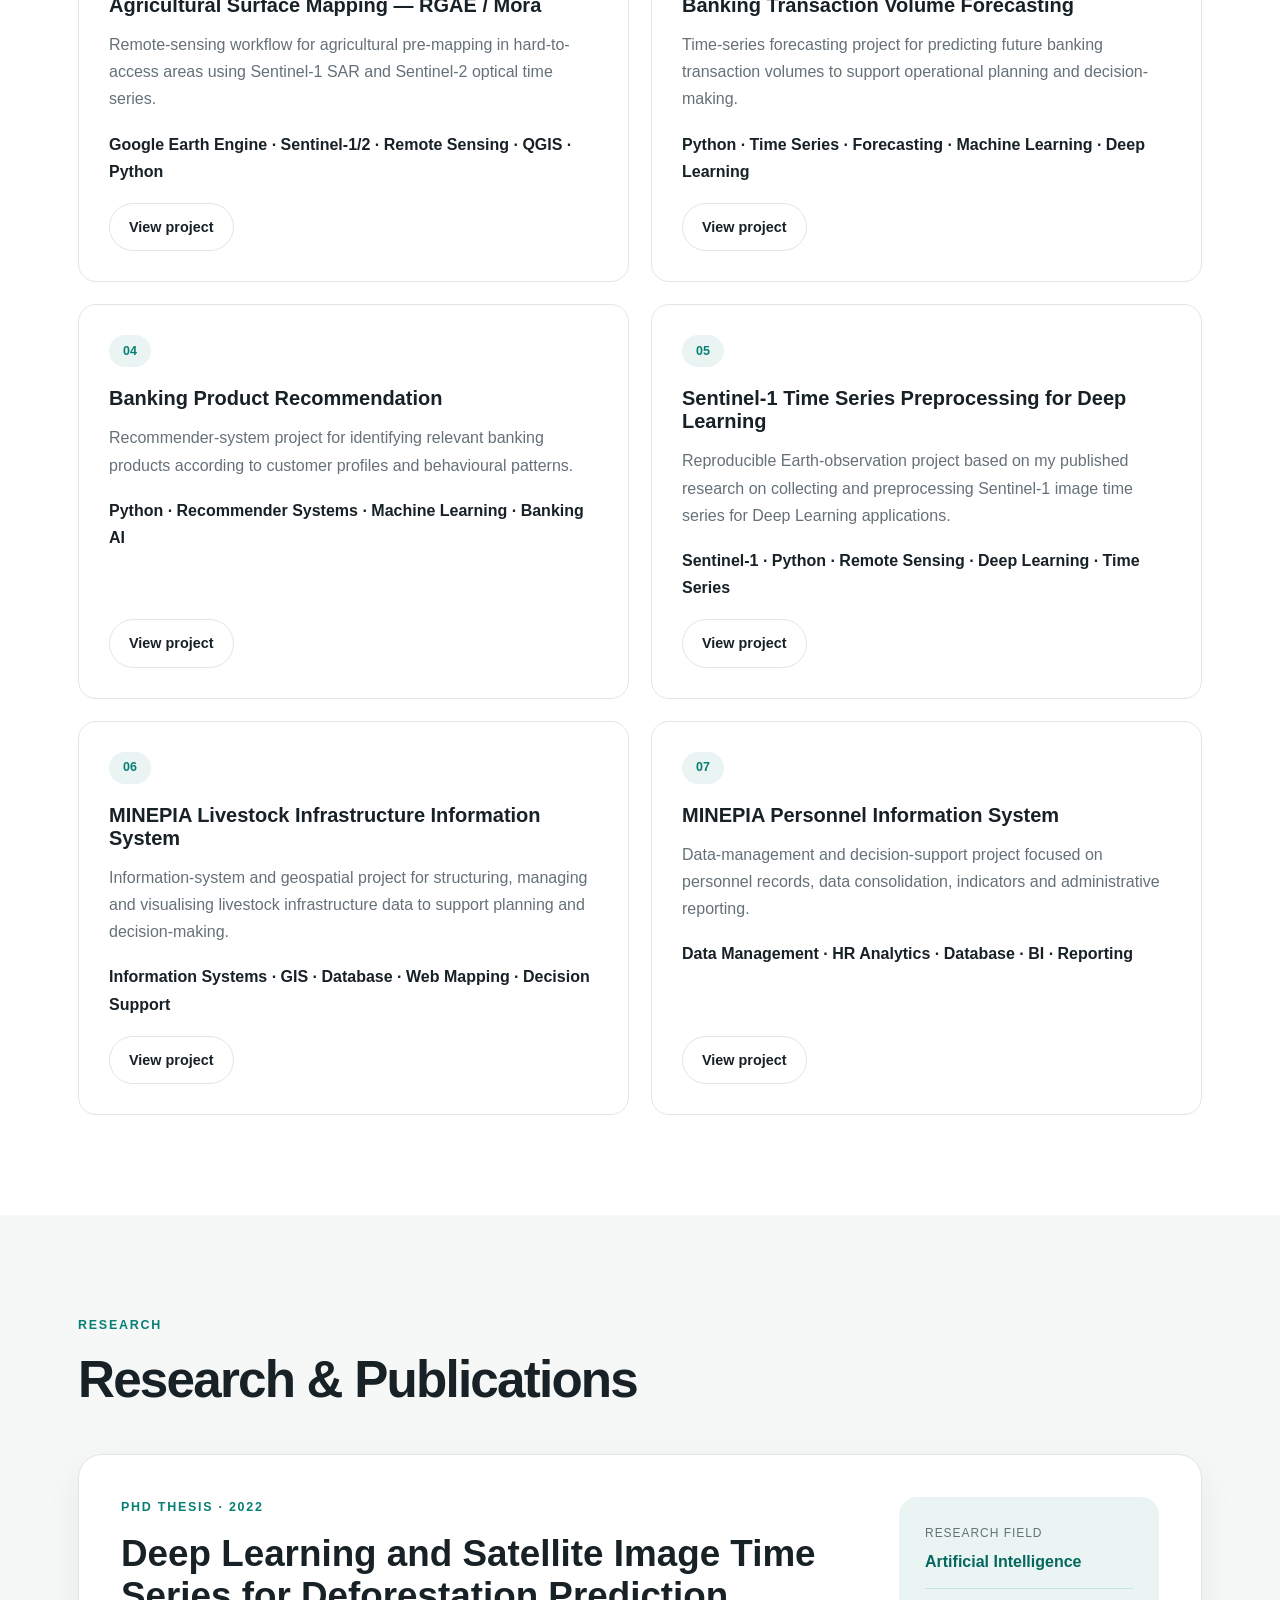
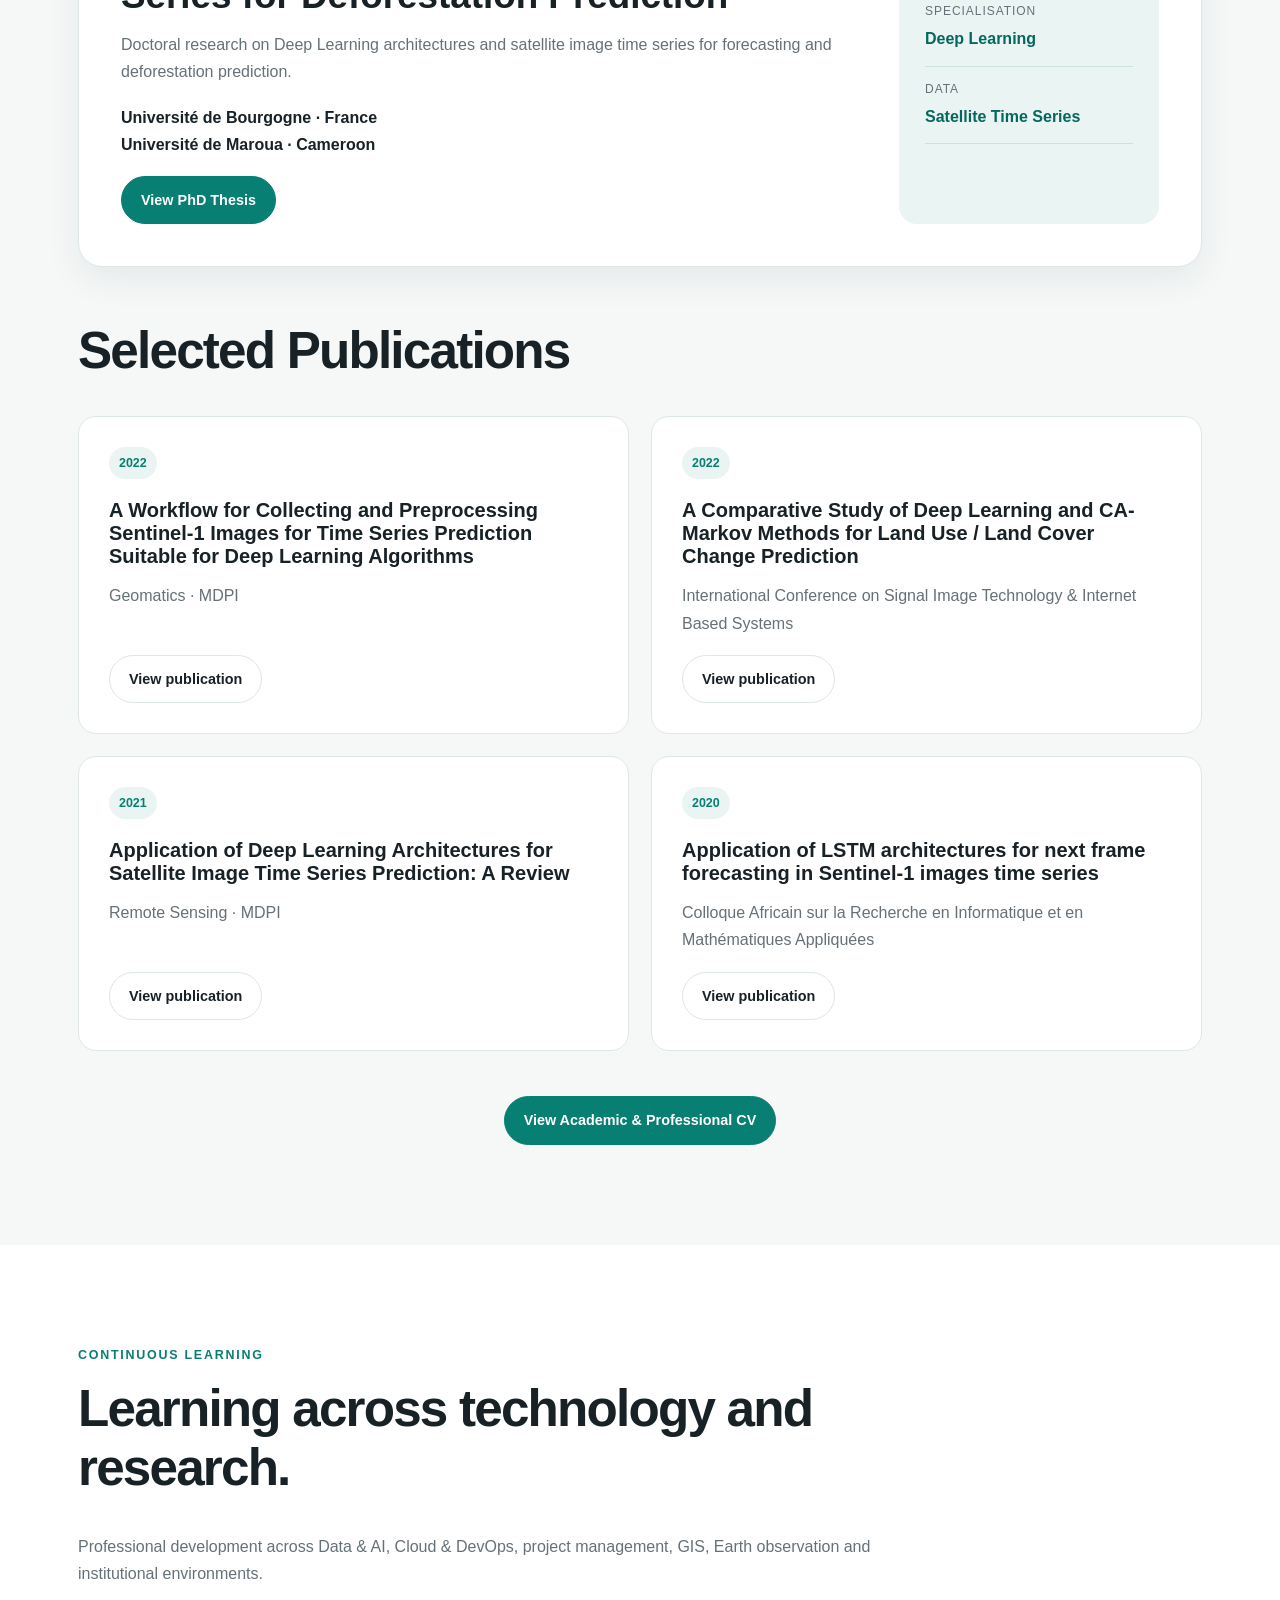
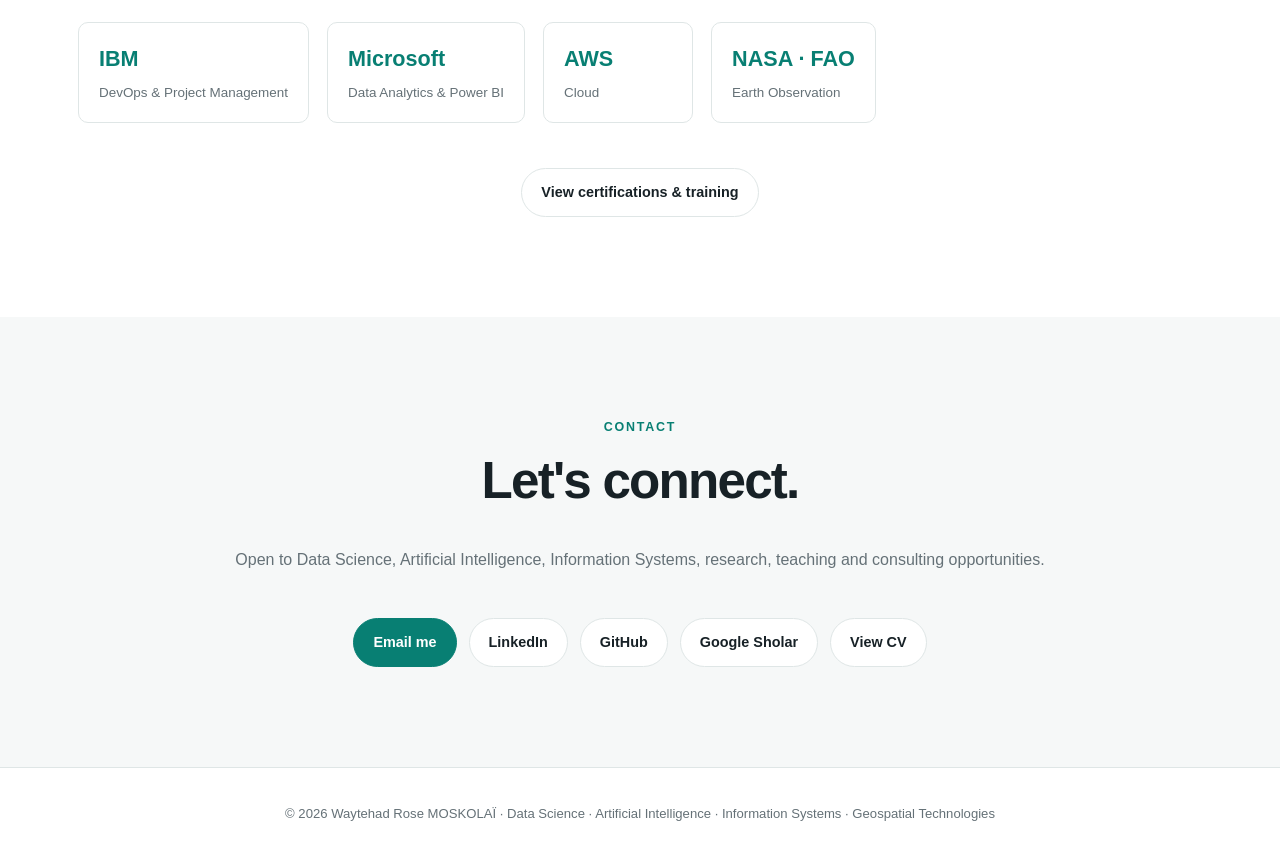
==== commit 7da7b31e: "Expand portfolio with research publications" ====
--- a/index.html
+++ b/index.html
@@ -926,6 +926,15 @@
 
                 <a
                     class="btn"
+                    href="https://scholar.google.com/citations?user=8A2KzAEAAAAJ&hl=fr"
+                    target="_blank"
+                    rel="noopener noreferrer"
+                >
+                    Google Sholar
+                </a>
+
+                <a
+                    class="btn"
                     href="cv.html"
                 >
                     View CV
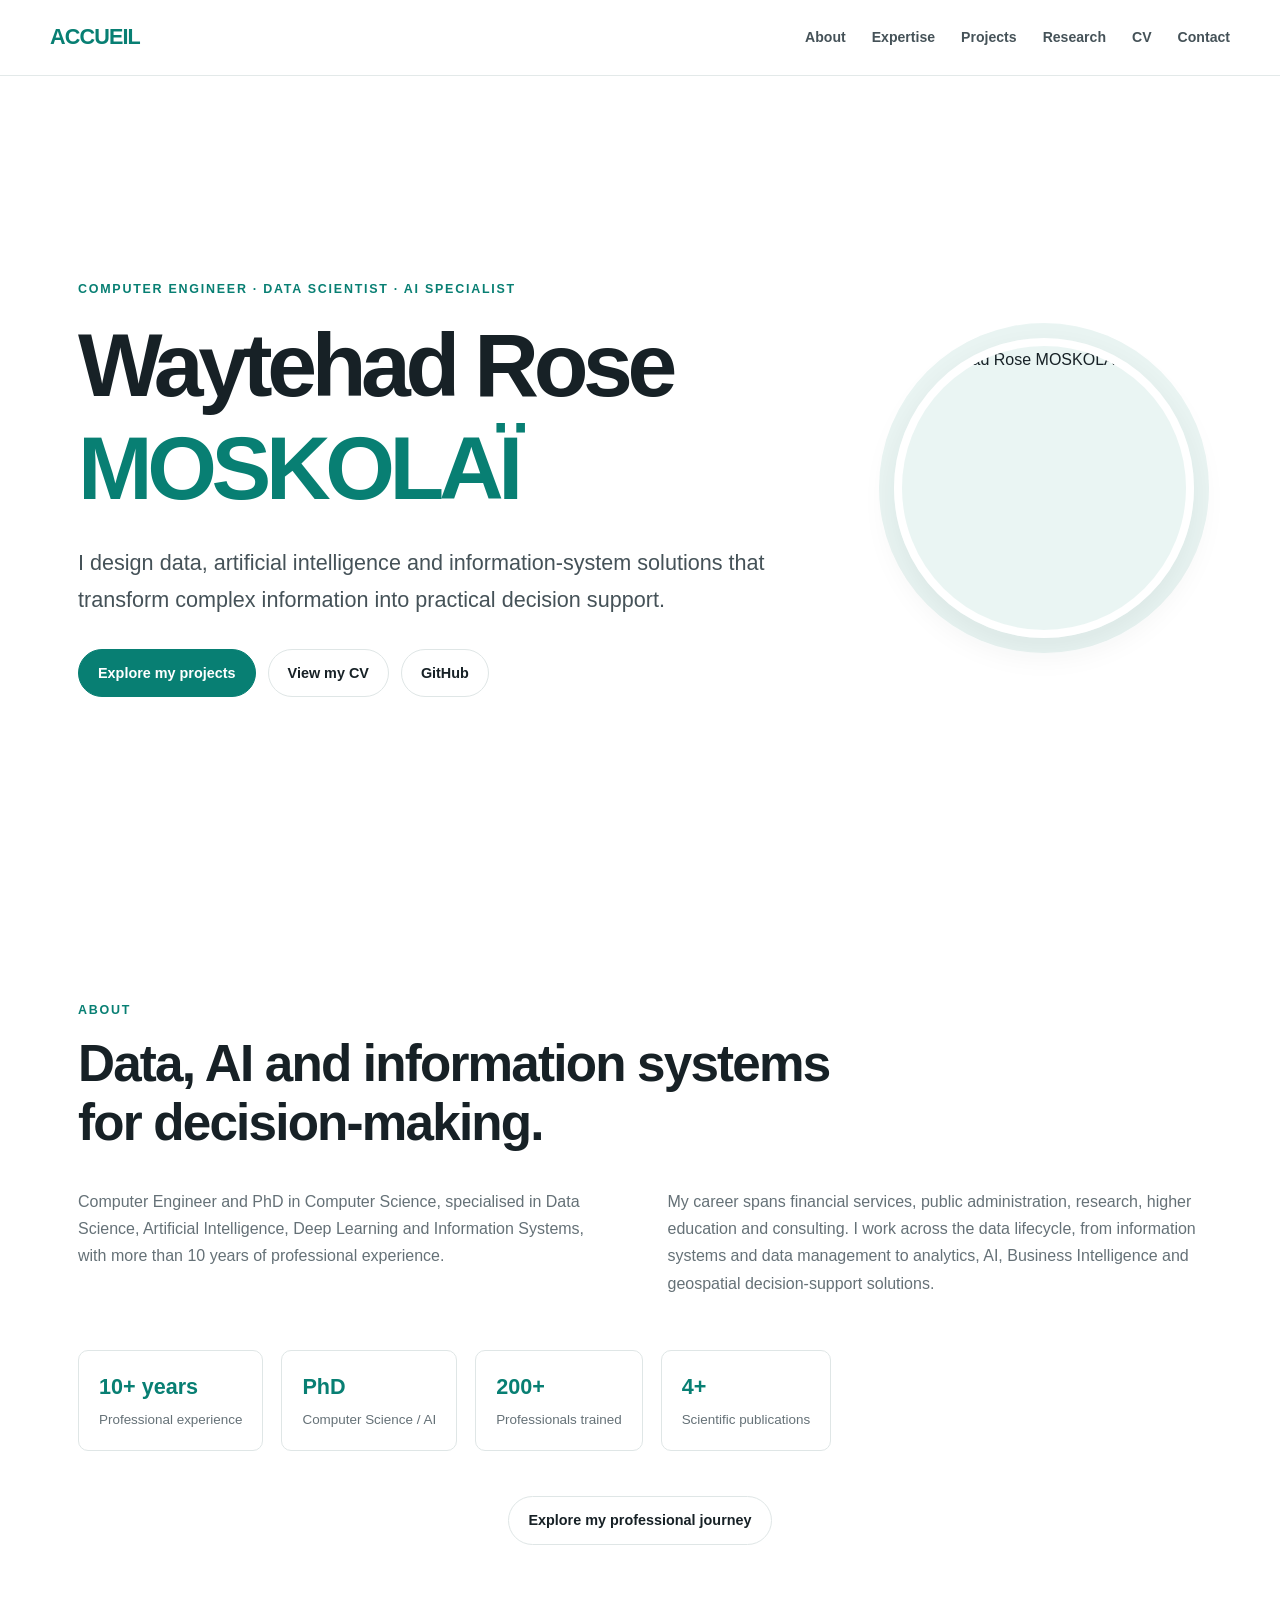
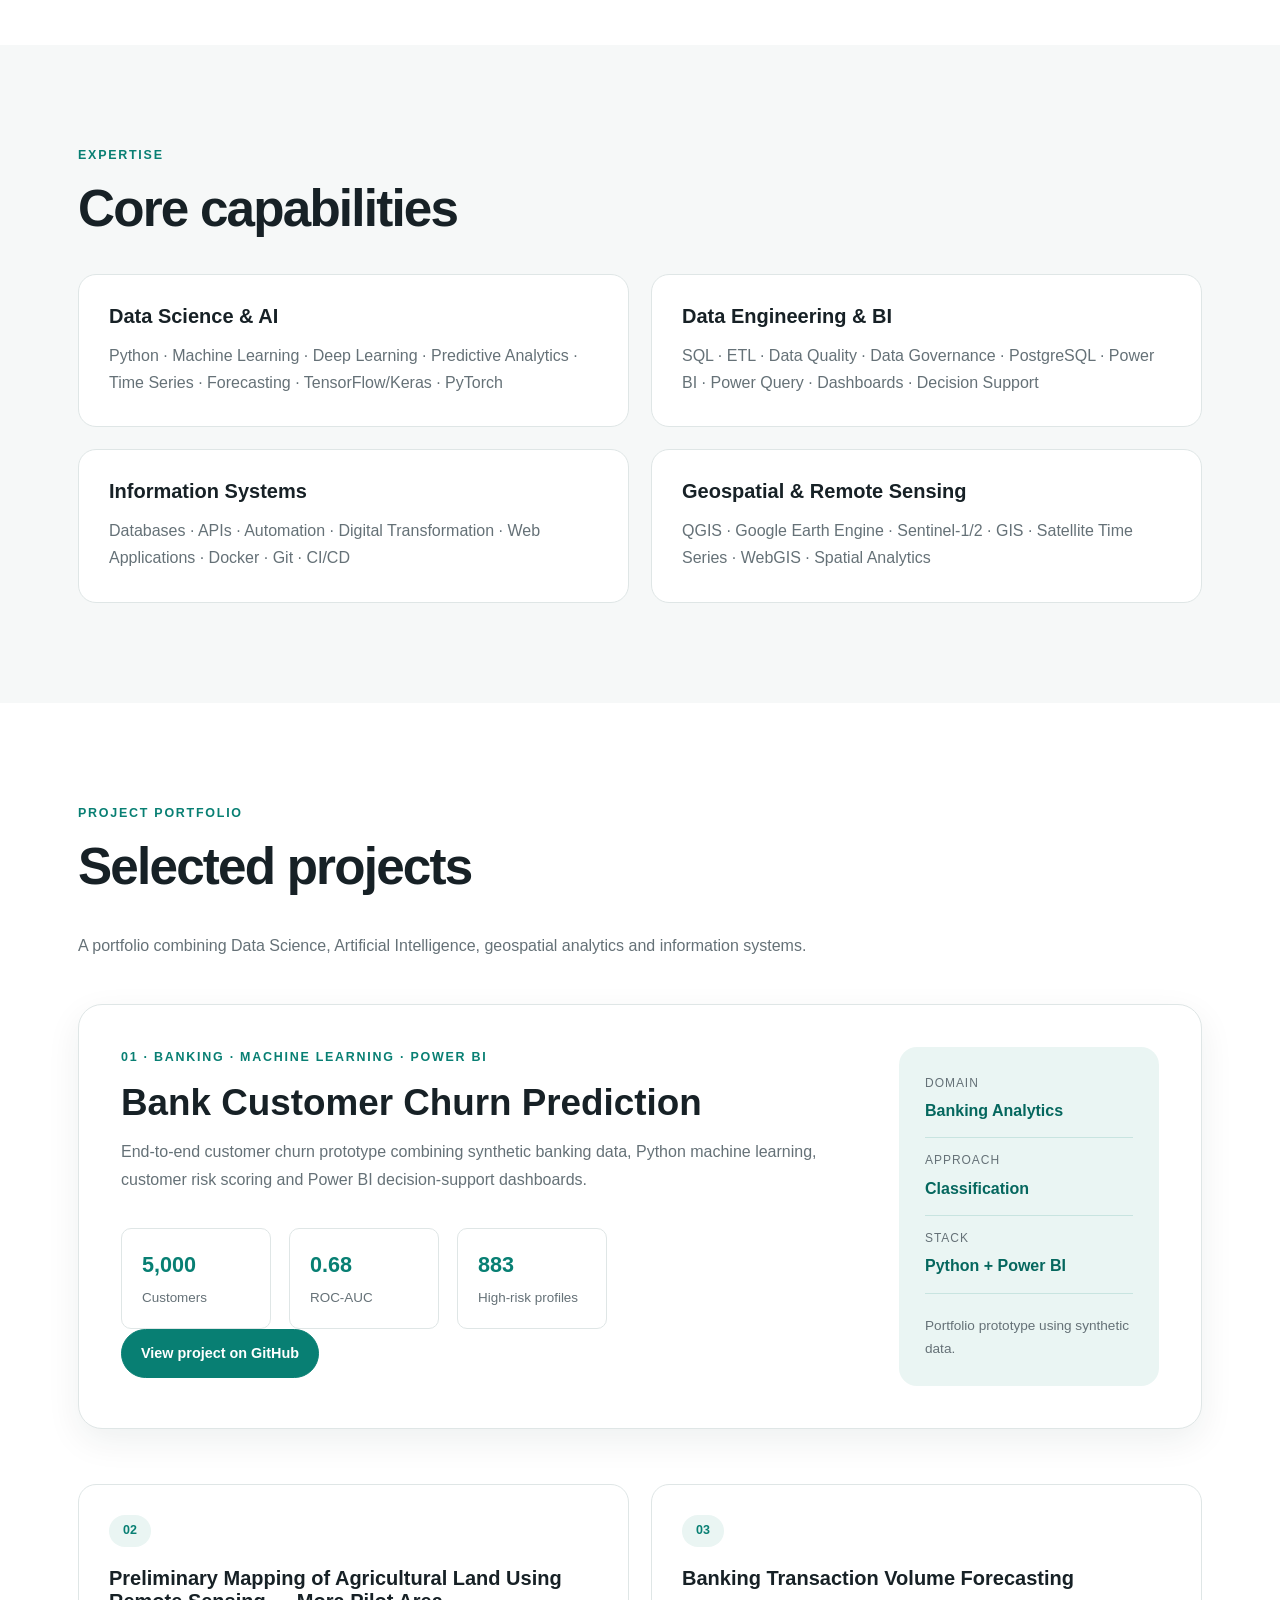
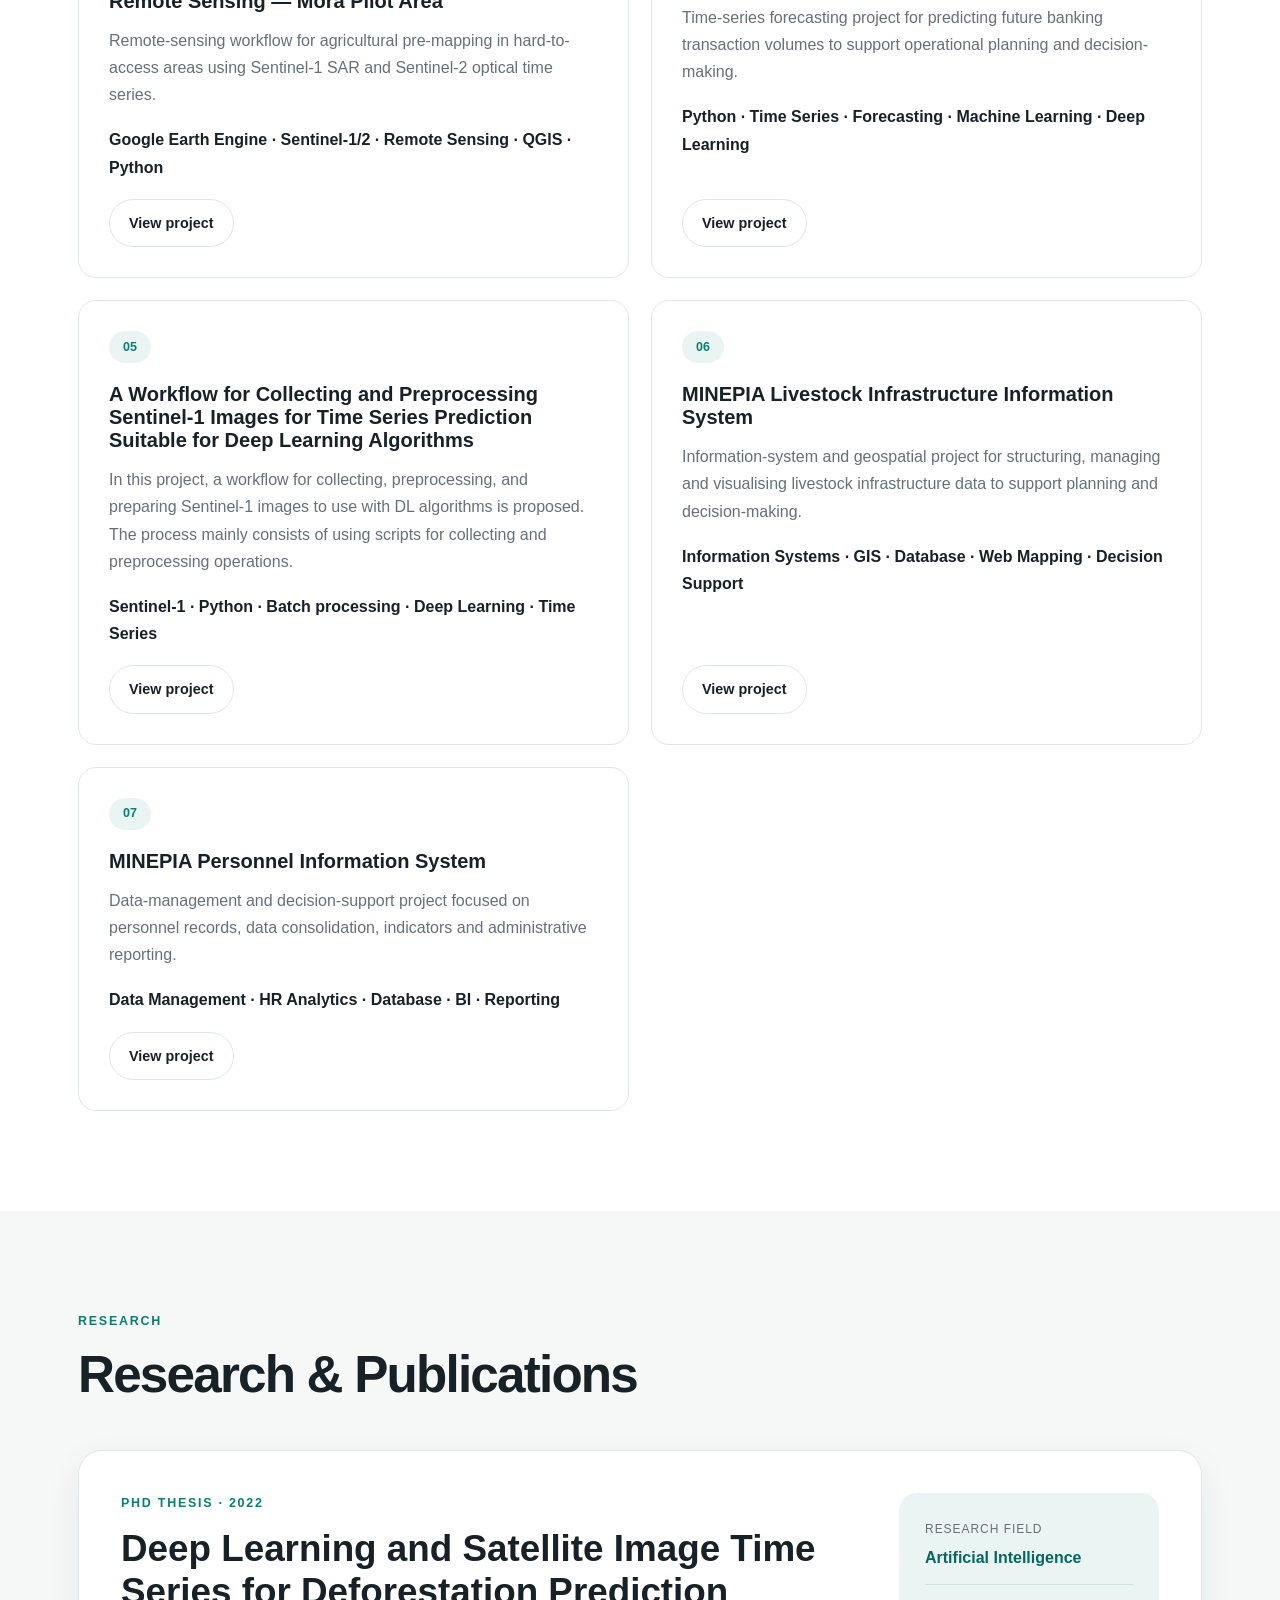
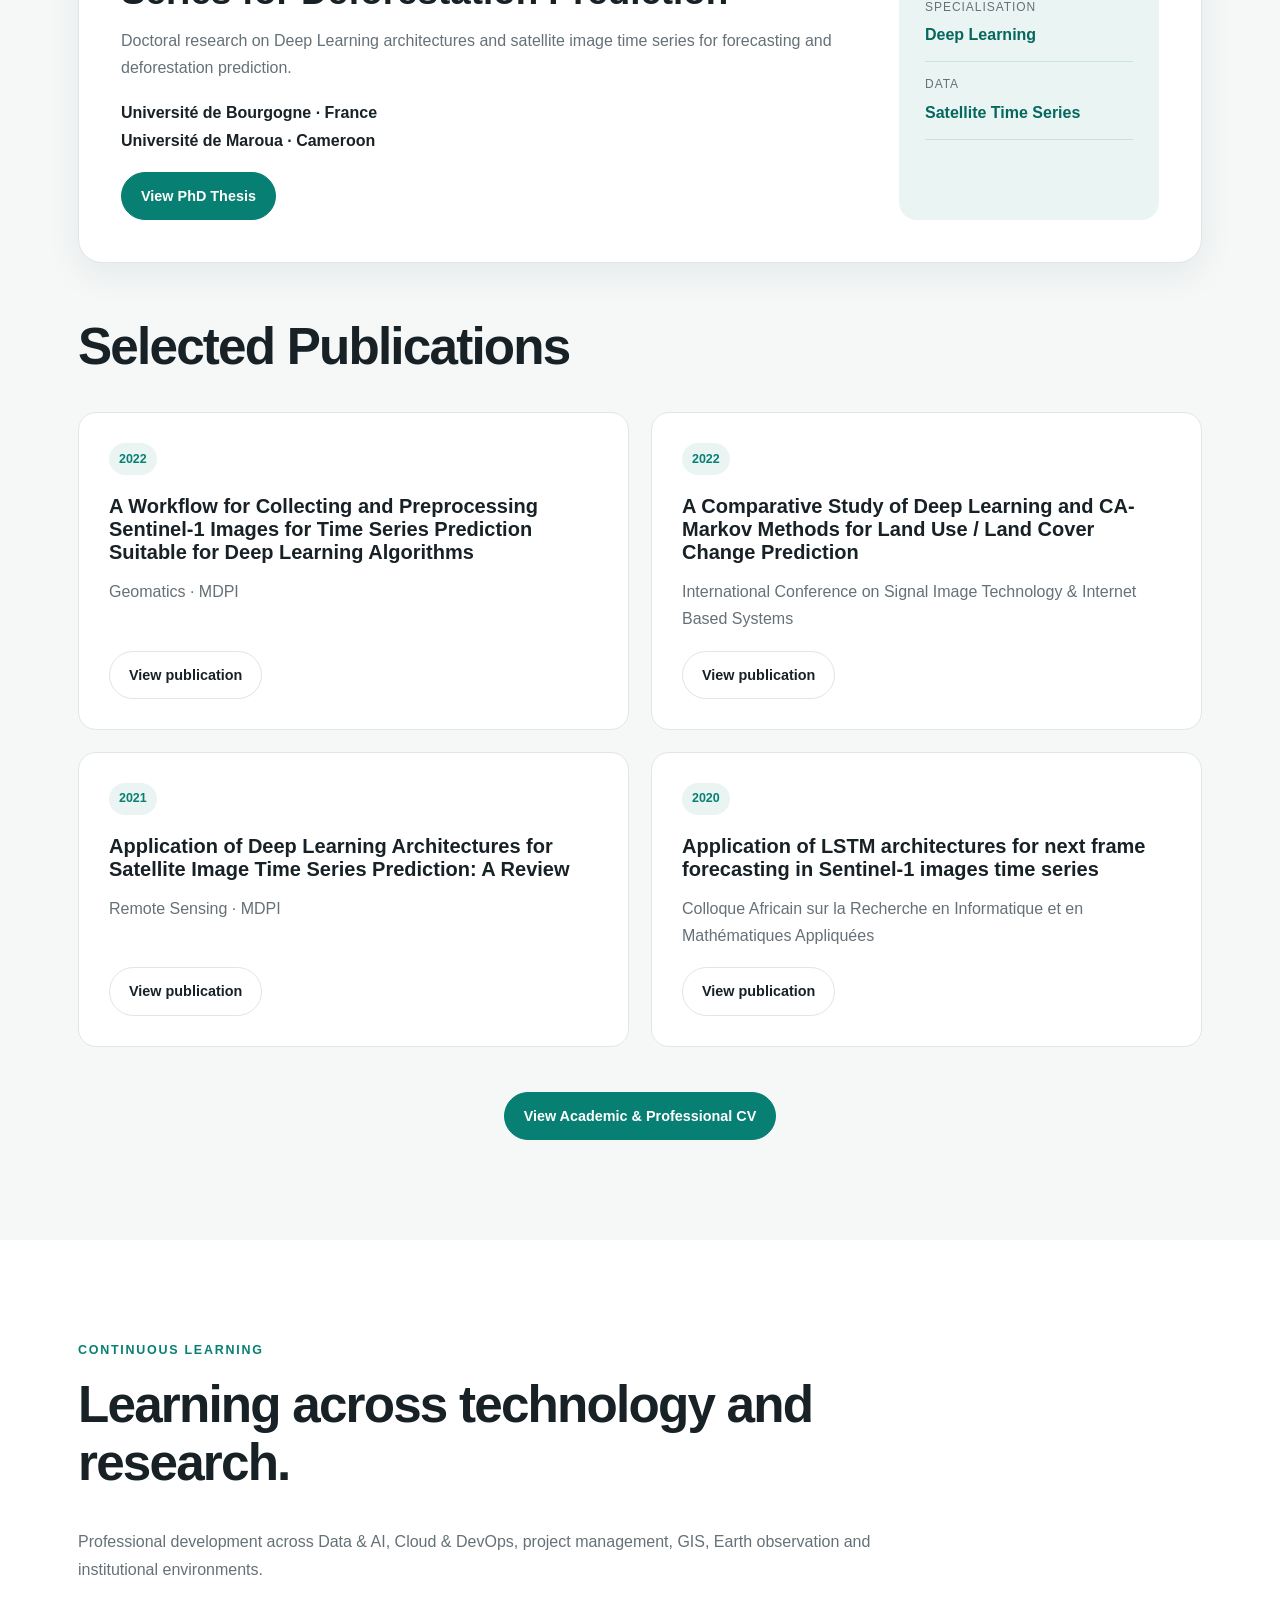
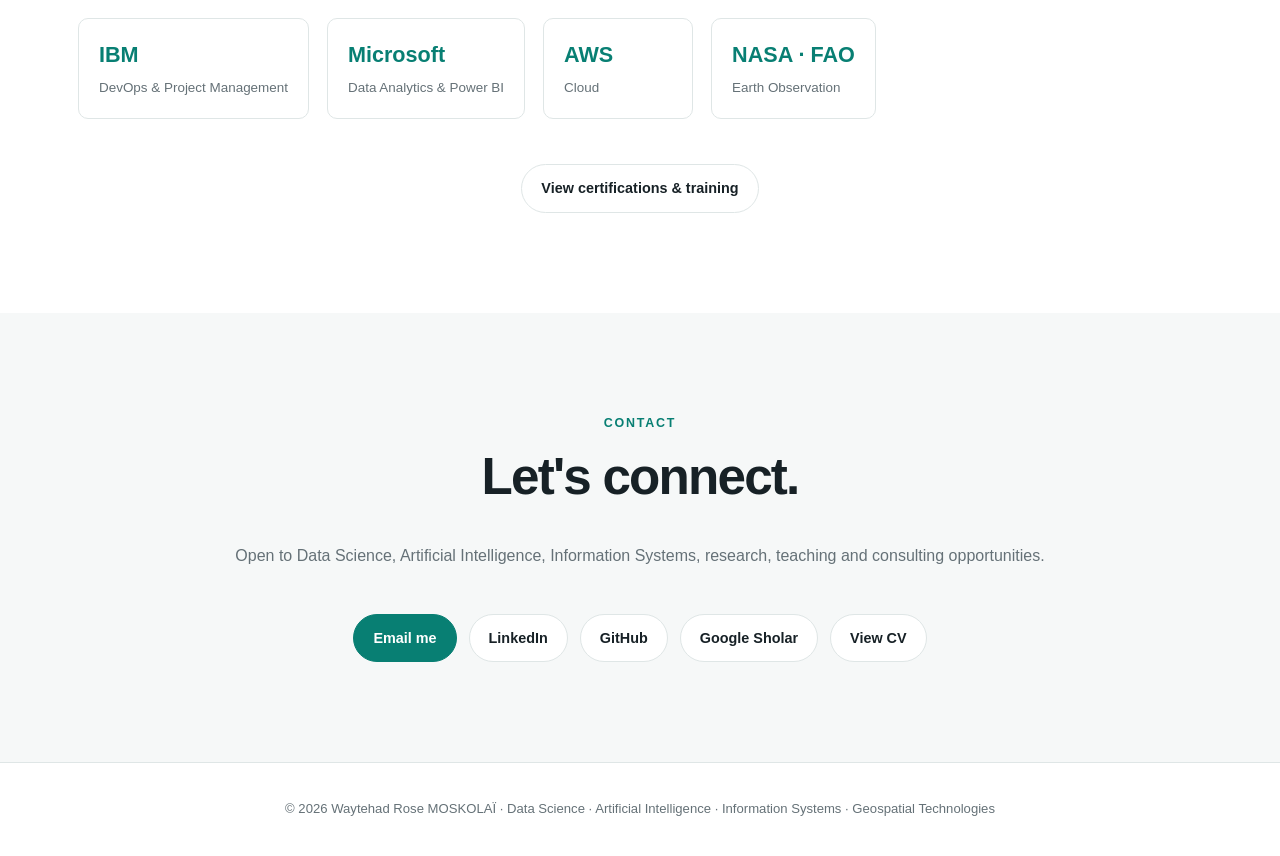
==== commit 1aa78c3a: "Expand portfolio with" ====
--- a/index.html
+++ b/index.html
@@ -31,7 +31,7 @@
     <header class="nav">
 
         <a class="brand" href="#home">
-            RM.
+            ACCUEIL
         </a>
 
         <nav>
@@ -278,7 +278,7 @@
             </h2>
 
             <p>
-                A growing portfolio combining banking Data Science,
+                A portfolio combining Data Science,
                 Artificial Intelligence, geospatial analytics and
                 information systems.
             </p>
@@ -380,8 +380,9 @@
                     <span>02</span>
 
                     <h3>
-                        Agricultural Surface Mapping —
-                        RGAE / Mora
+                        Preliminary Mapping of Agricultural Land Using Remote Sensing — 
+                        Mora Pilot Area
+                        
                     </h3>
 
                     <p>
@@ -447,60 +448,28 @@
 
                 <!-- PROJECT 04 -->
 
-                <article>
-
-                    <span>04</span>
-
-                    <h3>
-                        Banking Product Recommendation
-                    </h3>
-
-                    <p>
-                        Recommender-system project for identifying
-                        relevant banking products according to customer
-                        profiles and behavioural patterns.
+                
+
+                <!-- PROJECT 05 -->
+
+                <article>
+
+                    <span>05</span>
+
+                    <h3>
+                        A Workflow for Collecting and Preprocessing Sentinel-1 Images
+                        for Time Series Prediction Suitable for Deep Learning Algorithms
+                    </h3>
+
+                    <p>
+                        In this project, a workflow for collecting, preprocessing, and preparing
+Sentinel-1 images to use with DL algorithms is proposed. The process mainly consists of using
+scripts for collecting and preprocessing operations. 
                     </p>
 
                     <p>
                         <strong>
-                            Python · Recommender Systems ·
-                            Machine Learning · Banking AI
-                        </strong>
-                    </p>
-
-                    <a
-                        class="btn"
-                        href="https://github.com/moskolairose/RGAE_Mora_Precartographie"
-                        target="_blank"
-                        rel="noopener noreferrer"
-                    >
-                        View project
-                    </a>
-
-                </article>
-
-
-                <!-- PROJECT 05 -->
-
-                <article>
-
-                    <span>05</span>
-
-                    <h3>
-                        Sentinel-1 Time Series Preprocessing
-                        for Deep Learning
-                    </h3>
-
-                    <p>
-                        Reproducible Earth-observation project based on
-                        my published research on collecting and
-                        preprocessing Sentinel-1 image time series
-                        for Deep Learning applications.
-                    </p>
-
-                    <p>
-                        <strong>
-                            Sentinel-1 · Python · Remote Sensing ·
+                            Sentinel-1 · Python · Batch processing ·
                             Deep Learning · Time Series
                         </strong>
                     </p>
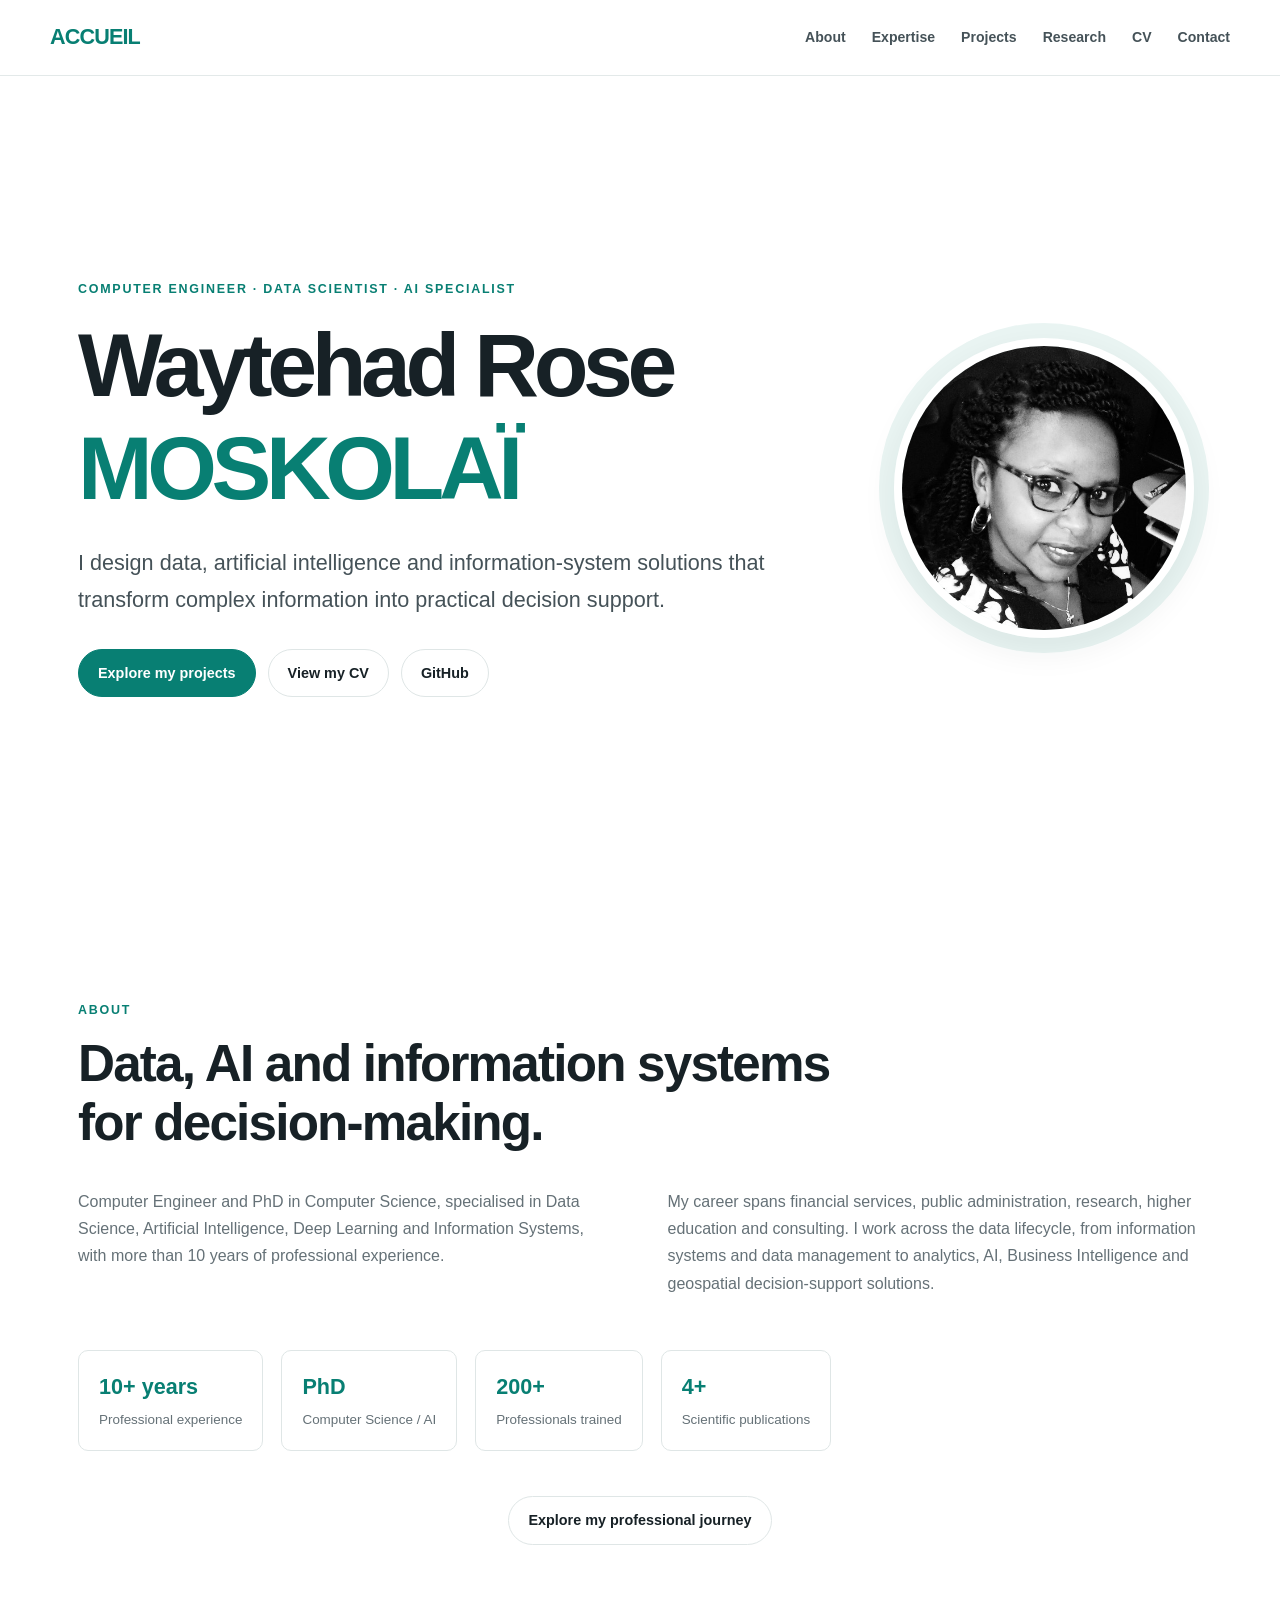
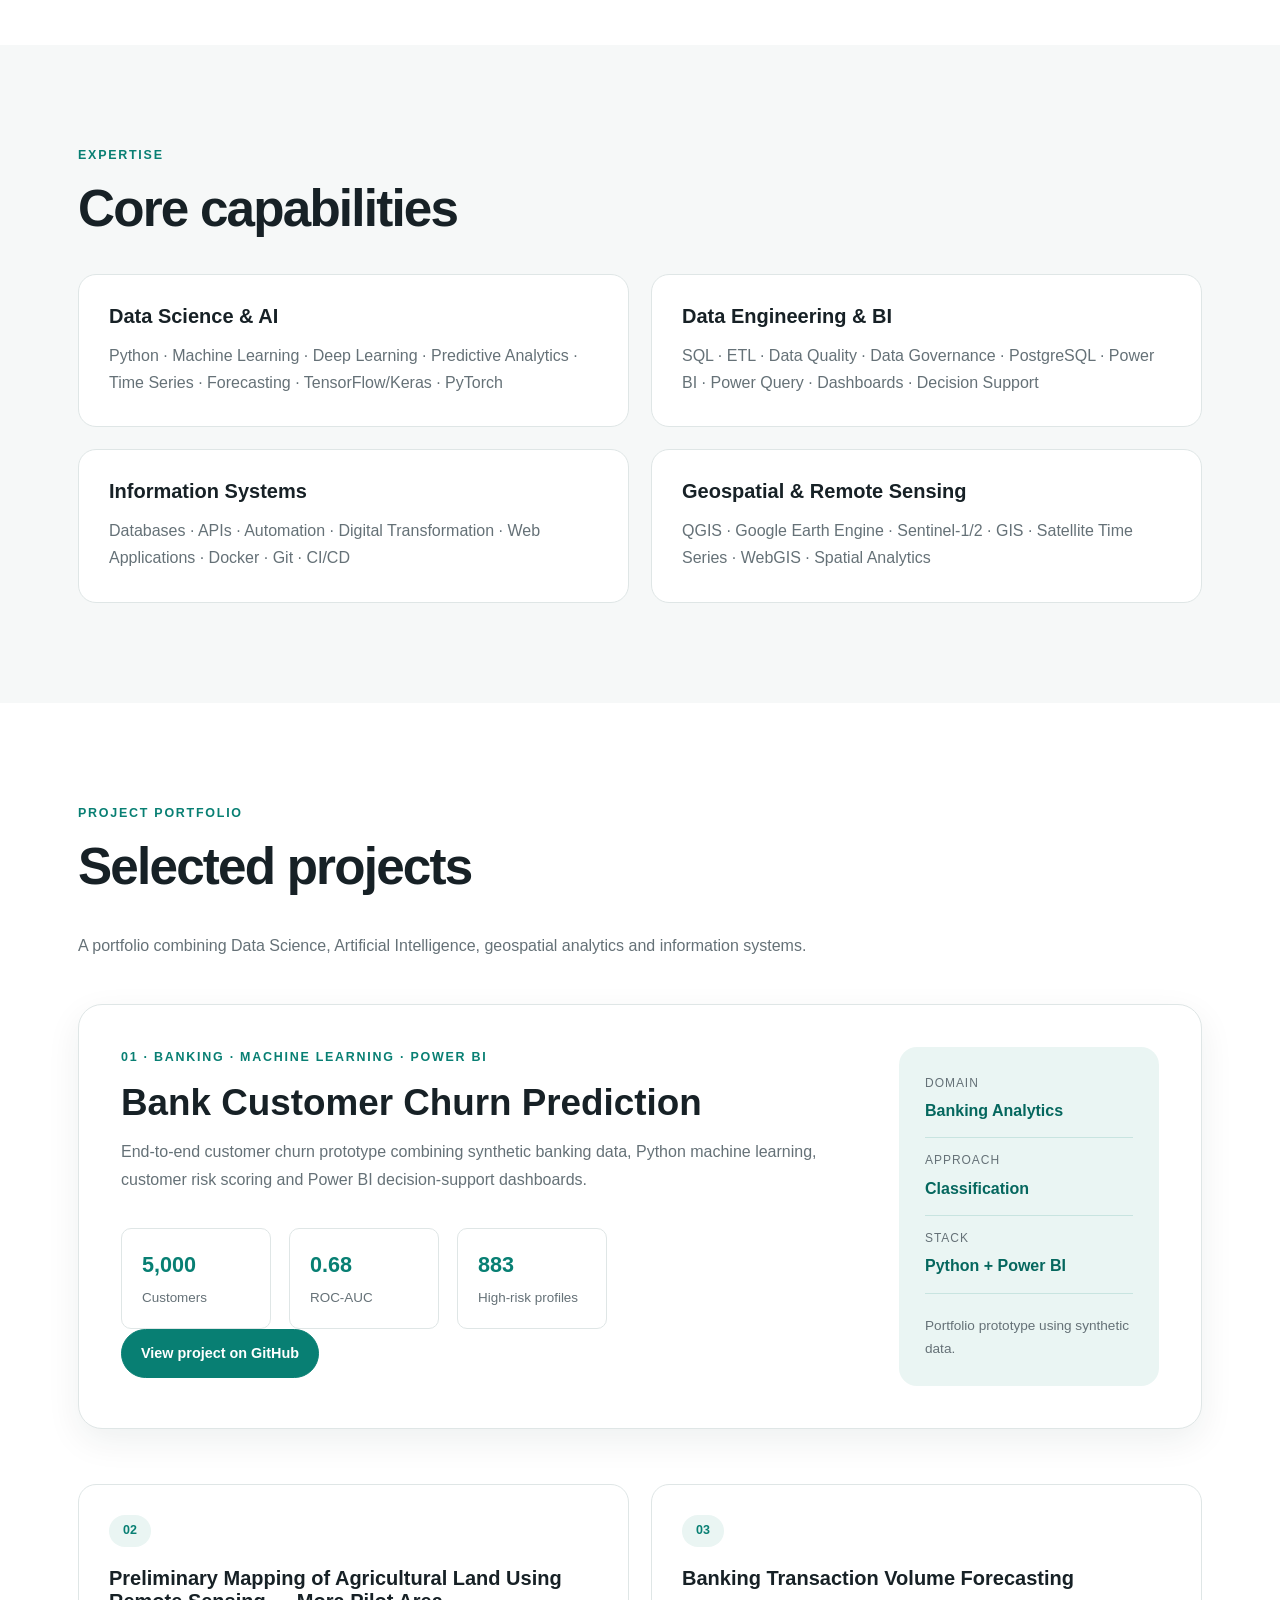
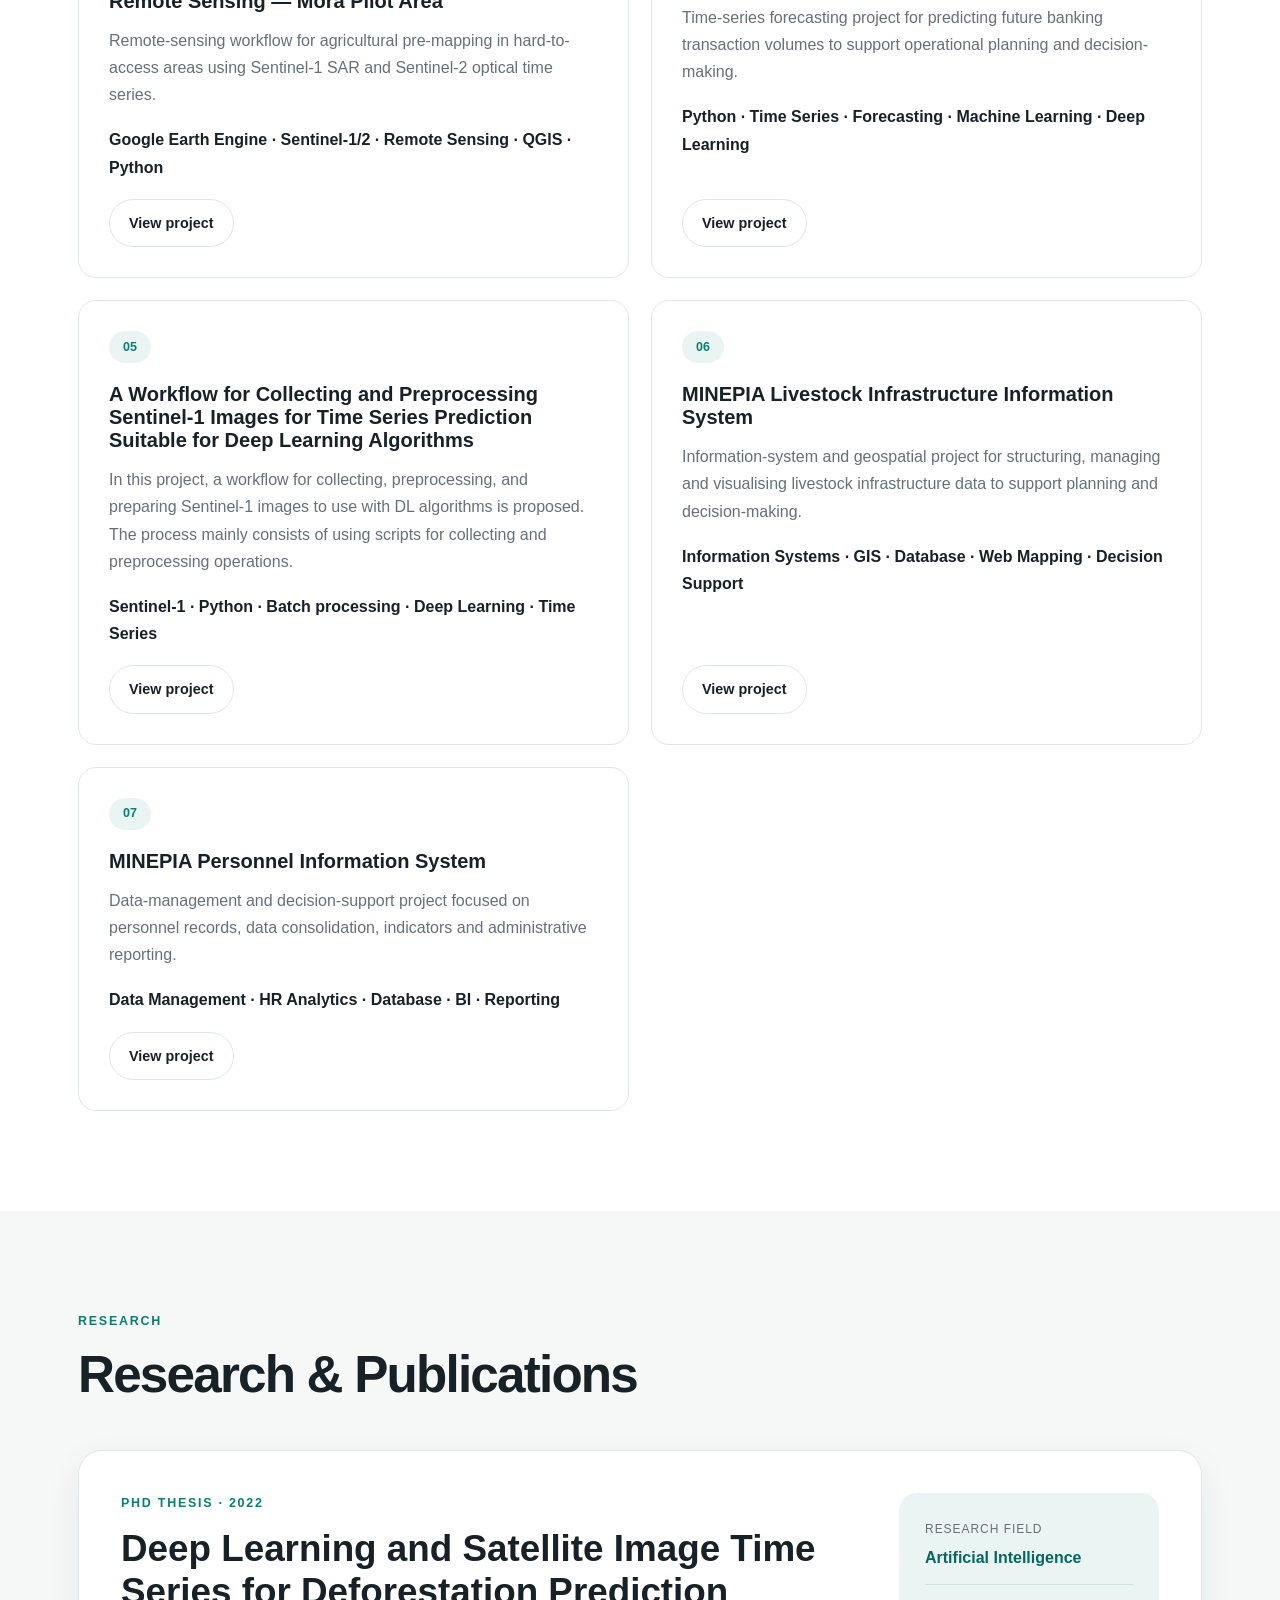
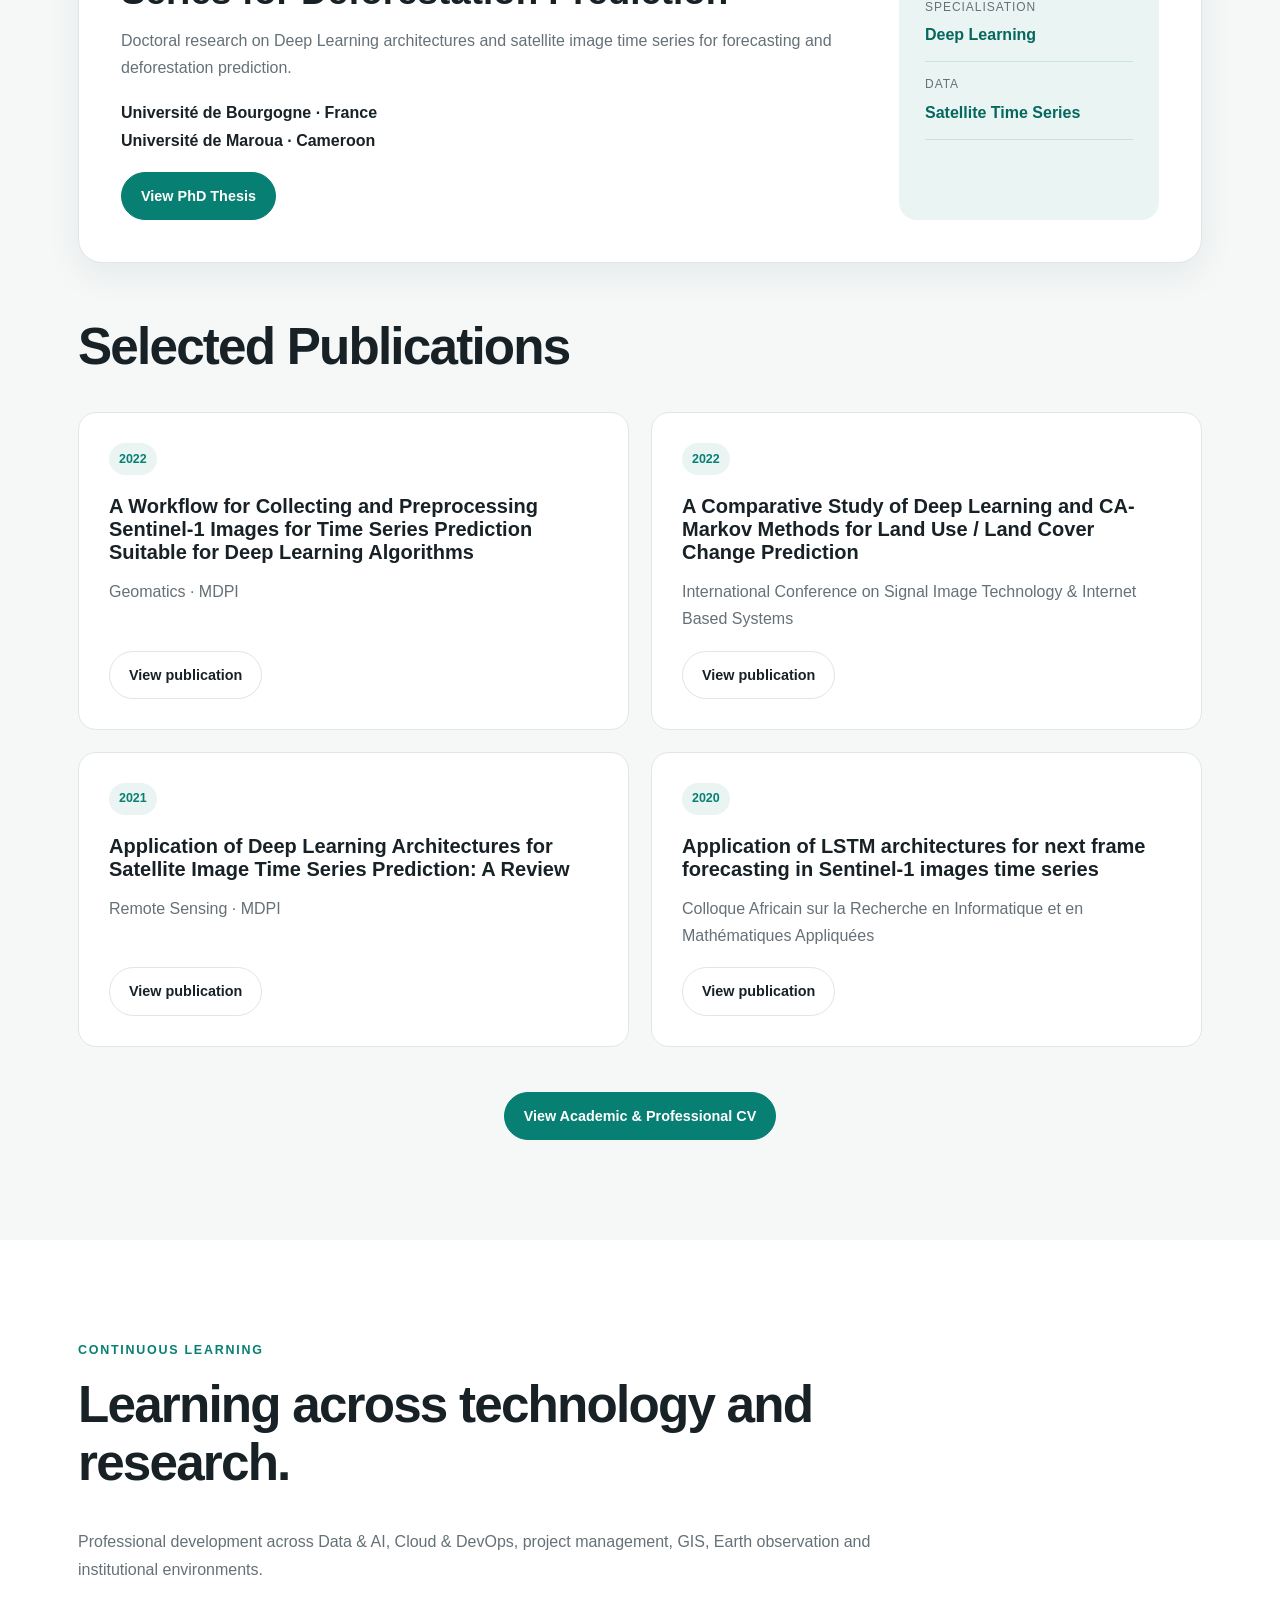
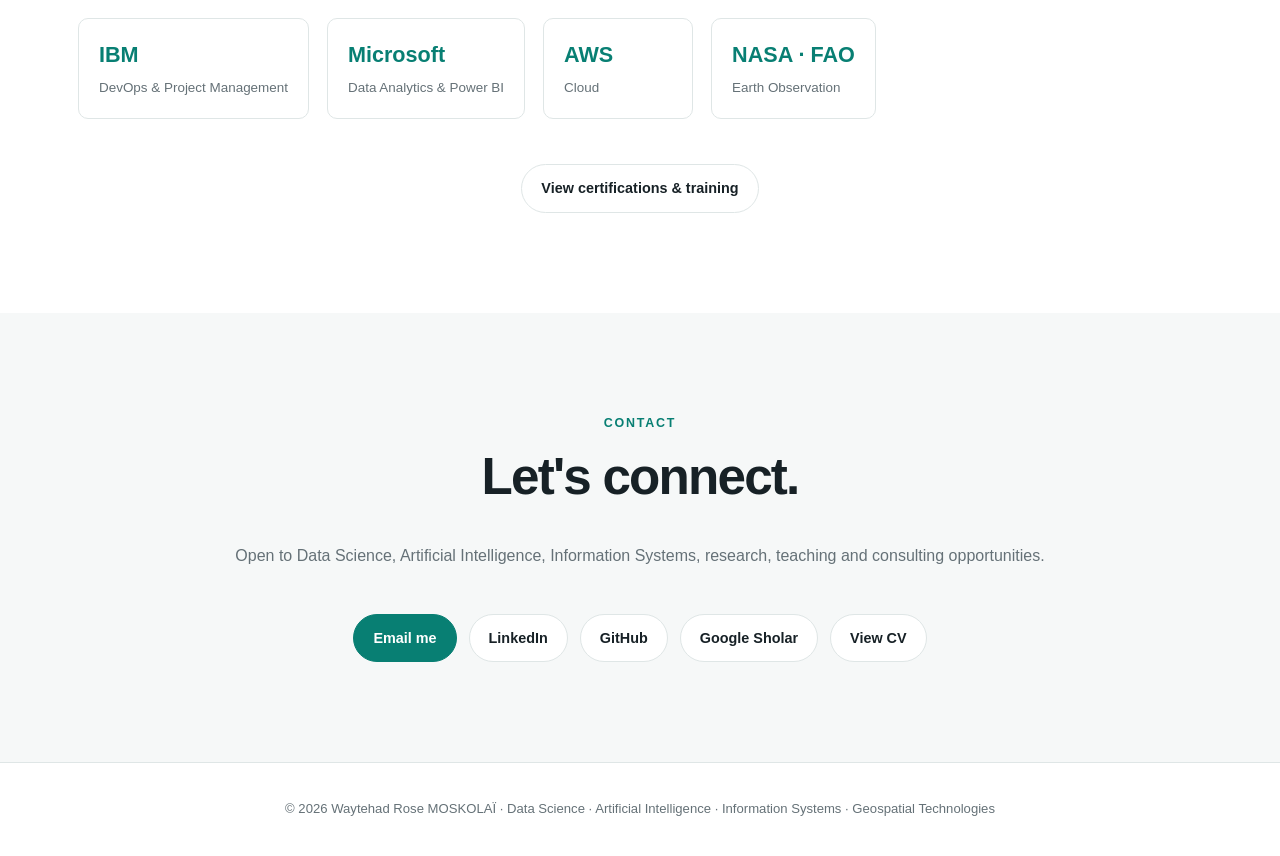
==== commit 00d65855: "Expand portfolio with" ====
--- a/index.html
+++ b/index.html
@@ -100,7 +100,7 @@
 
                 <img
                     class="portrait"
-                    src="assets/profile.png"
+                    src="assets/profile.jpg"
                     alt="Waytehad Rose MOSKOLAÏ"
                 >
 
@@ -476,7 +476,7 @@
 
                     <a
                         class="btn"
-                        href="https://github.com/moskolairose/RGAE_Mora_Precartographie"
+                        href="https://github.com/moskolairose/sentinel1-sits-deep-learning"
                         target="_blank"
                         rel="noopener noreferrer"
                     >
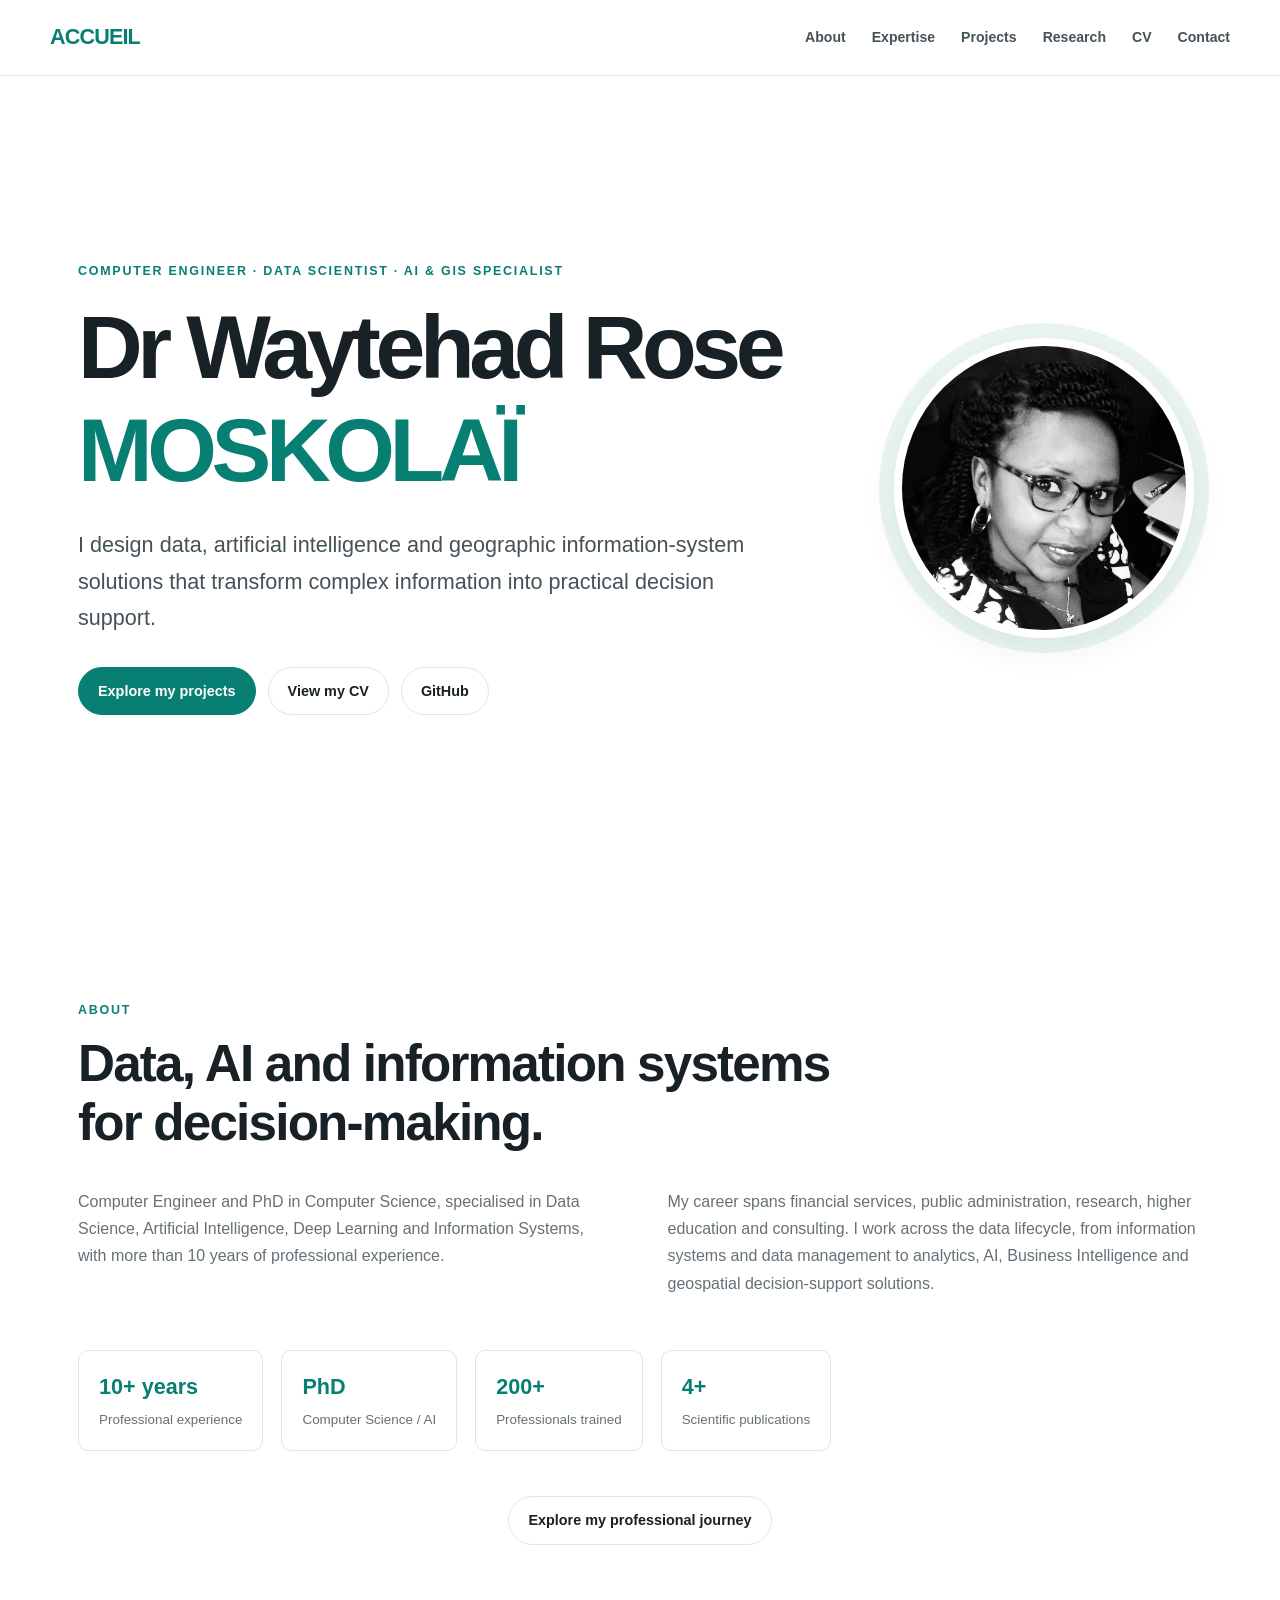
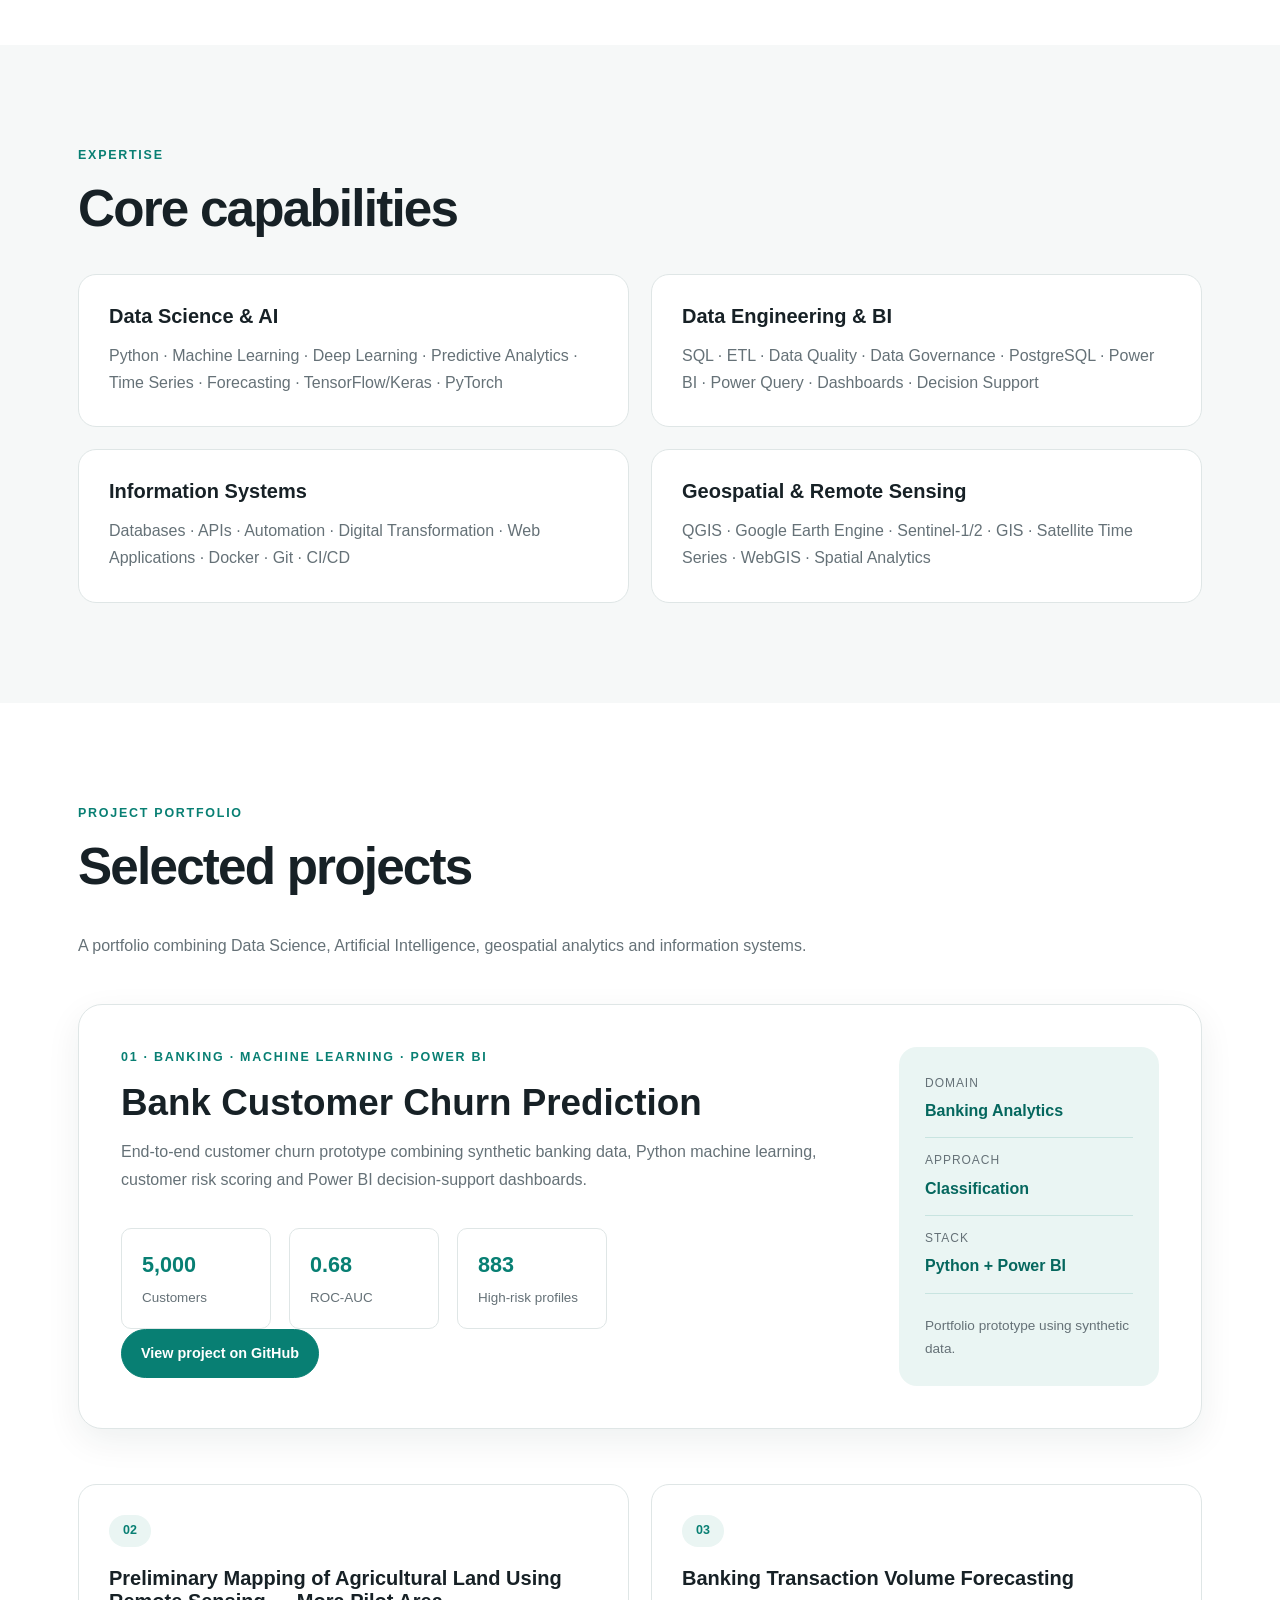
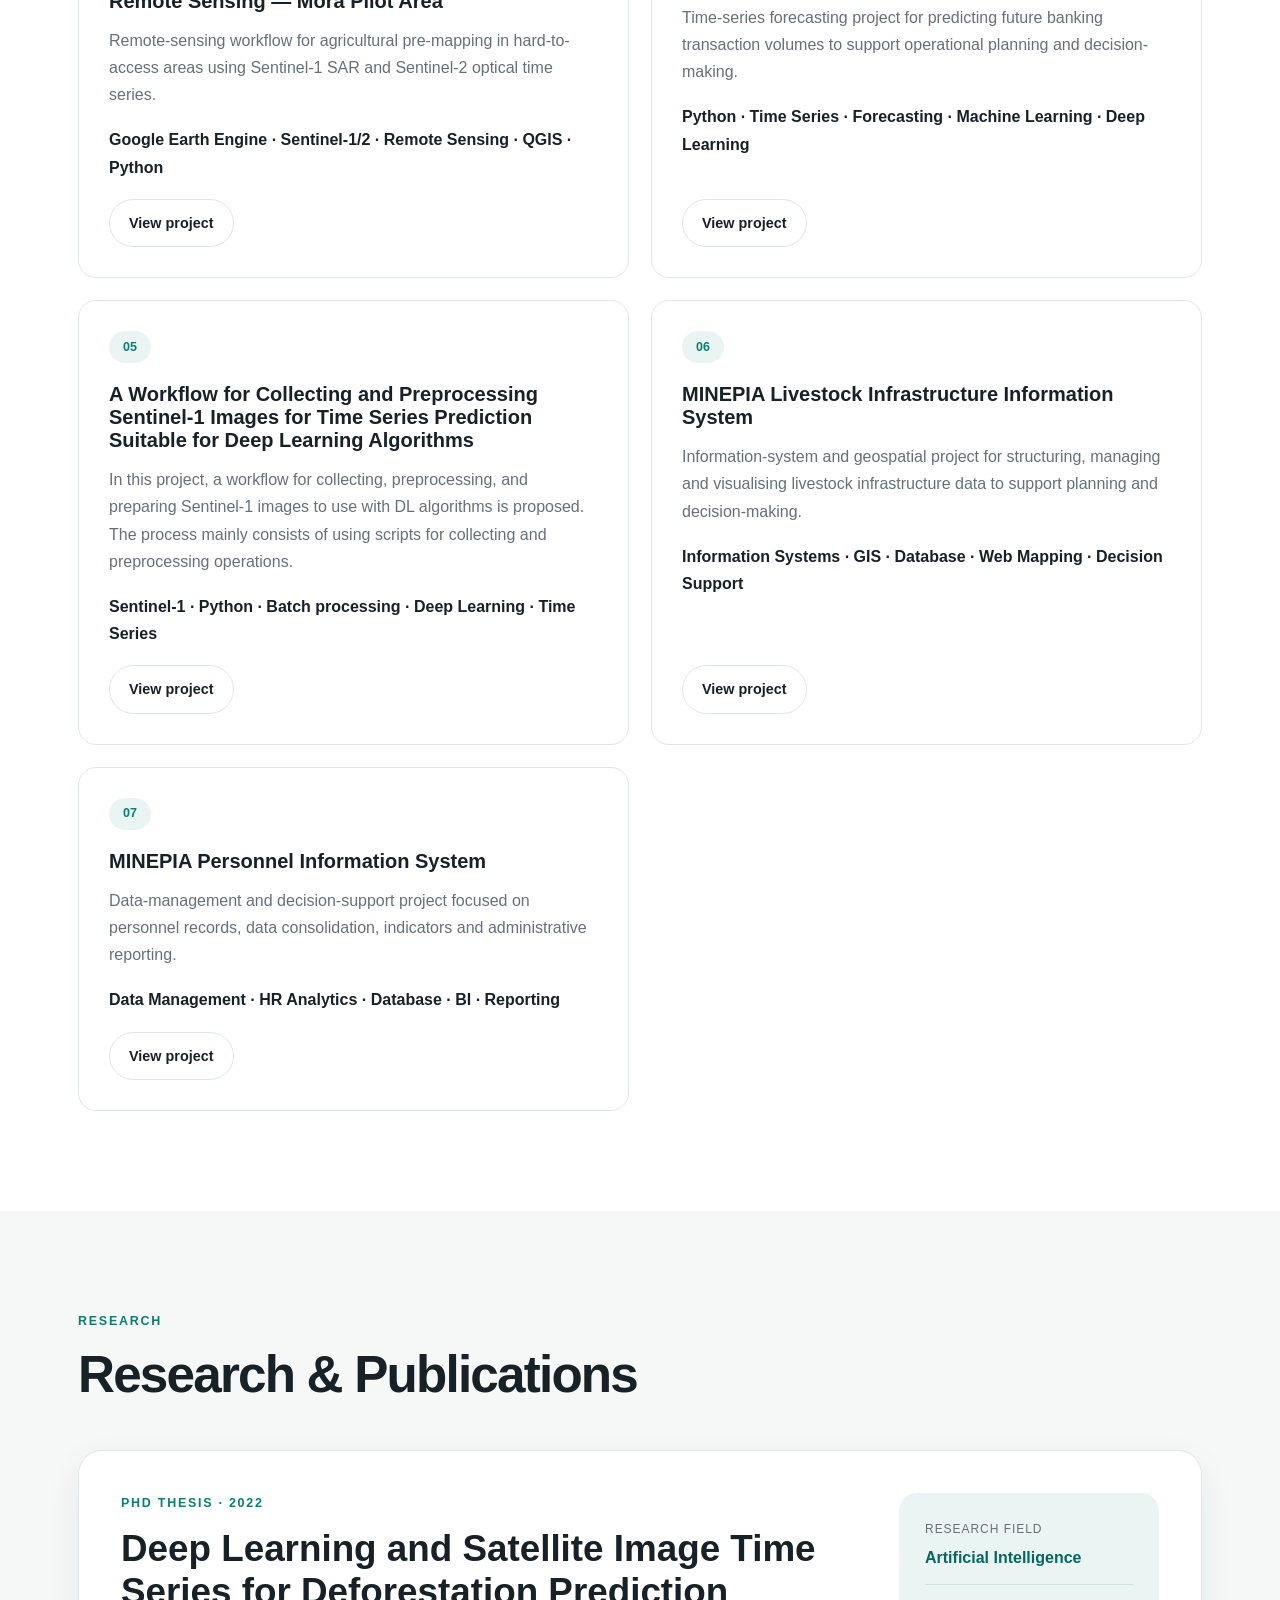
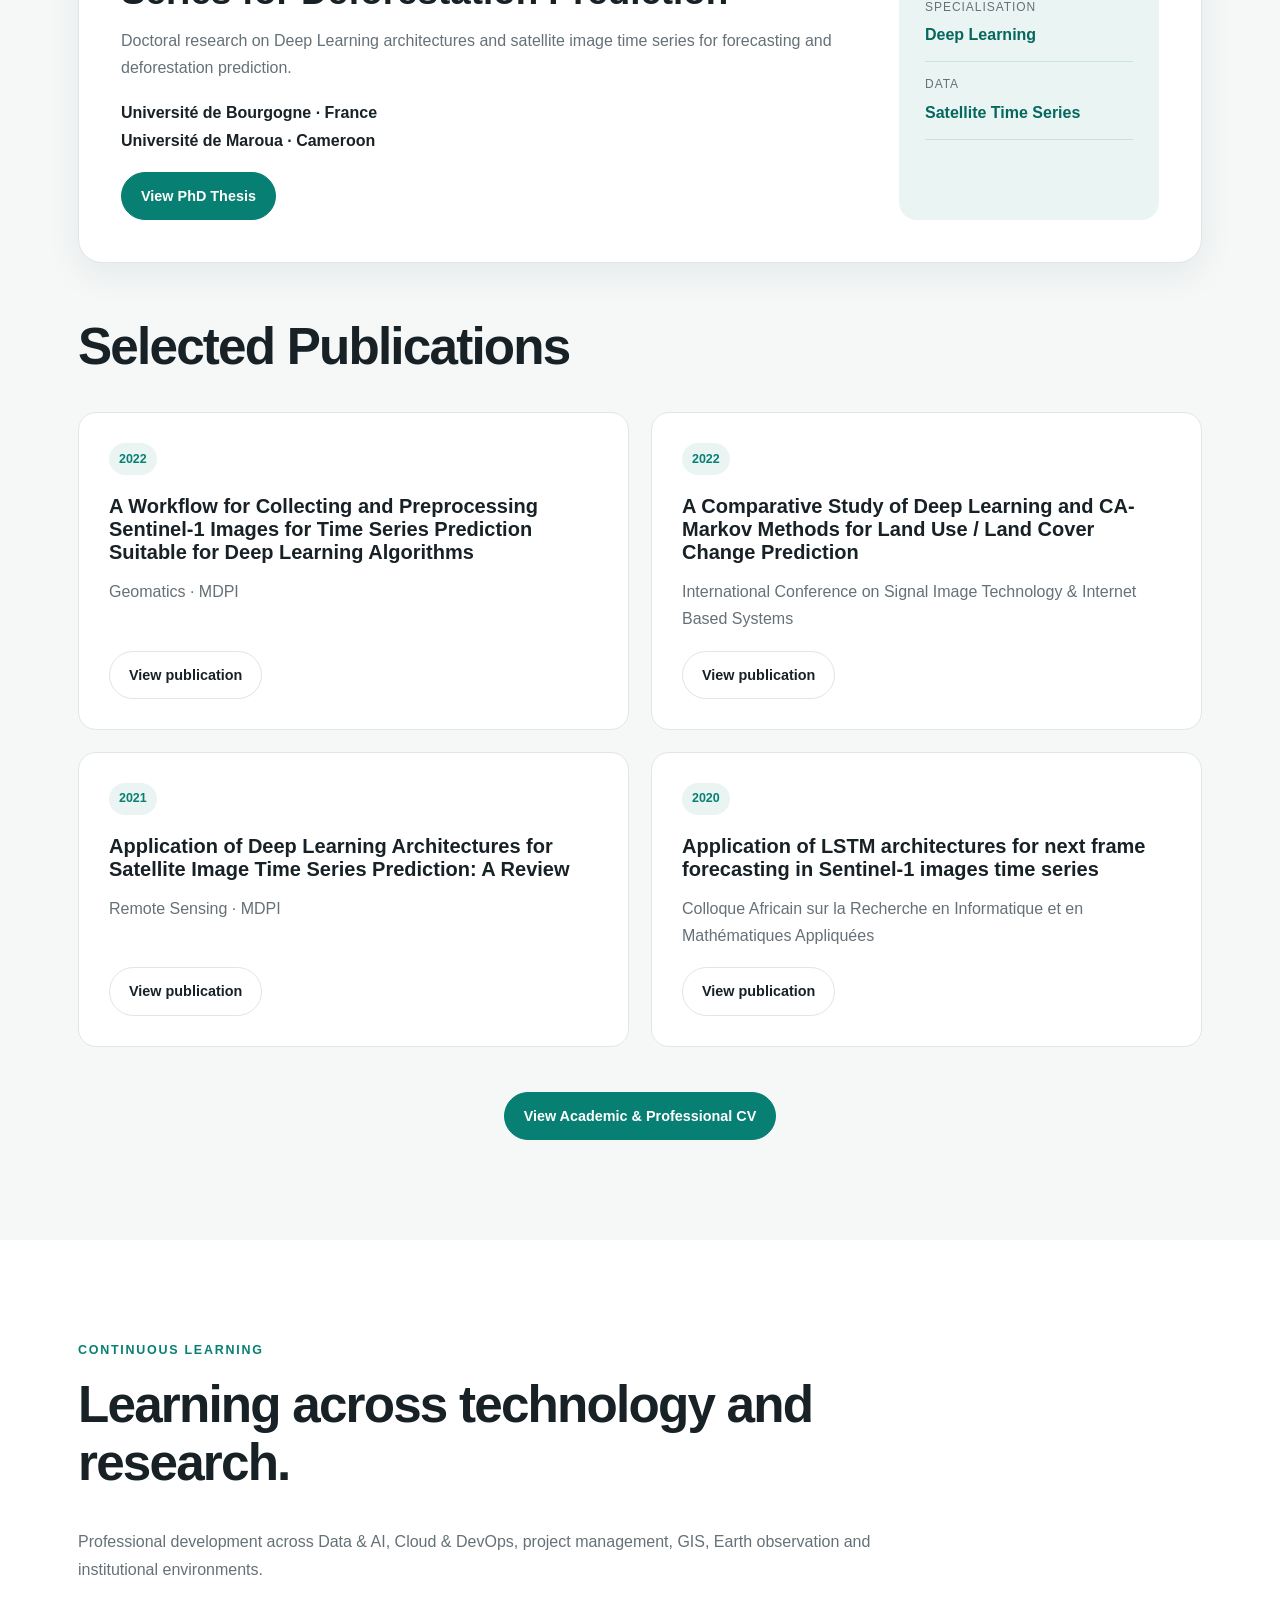
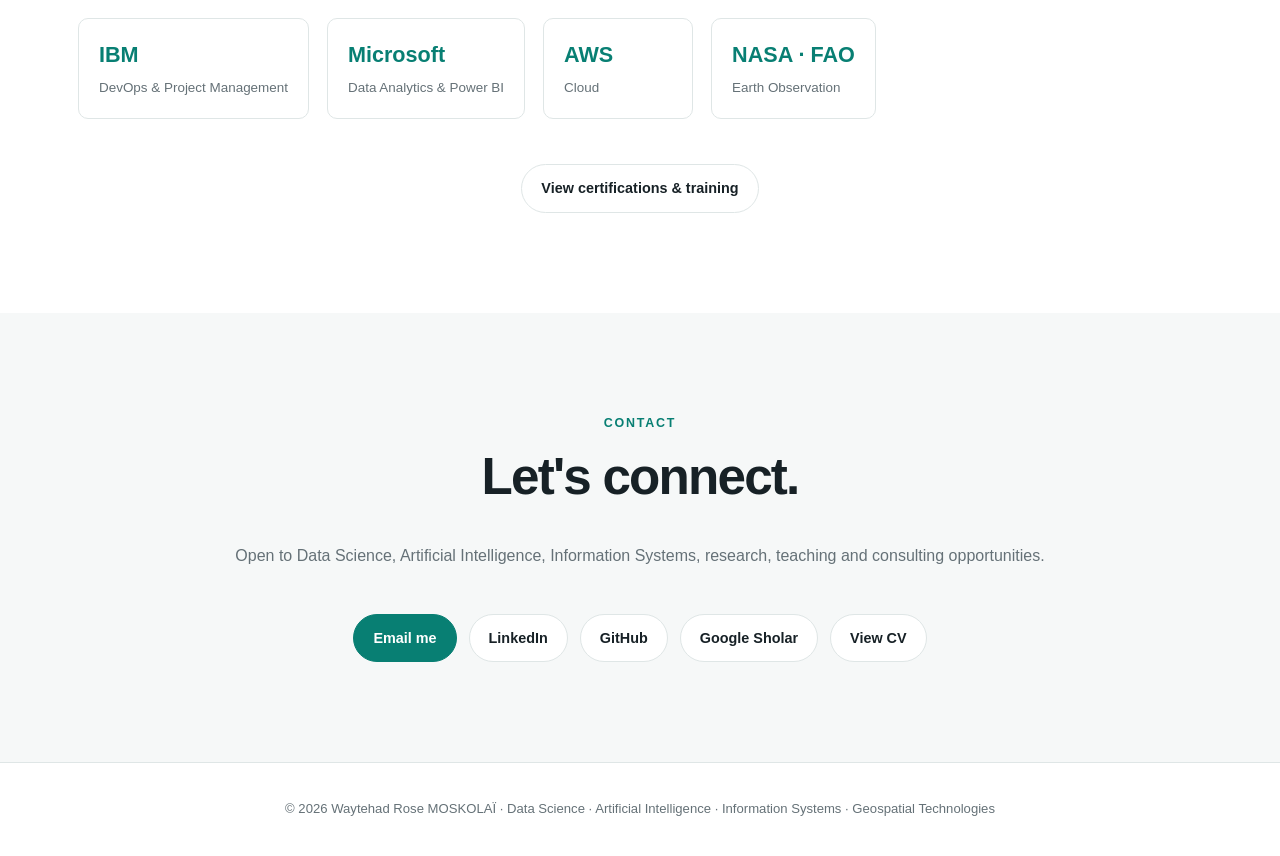
==== commit b939a07f: "changesS" ====
--- a/index.html
+++ b/index.html
@@ -15,7 +15,7 @@
     >
 
     <title>
-        Rose MOSKOLAÏ | Data Scientist & AI Specialist
+        Dr Rose MOSKOLAÏ | Data Scientist, AI & GIS Specialist
     </title>
 
     <link rel="stylesheet" href="style.css">
@@ -57,17 +57,17 @@
             <div>
 
                 <p class="kicker">
-                    COMPUTER ENGINEER · DATA SCIENTIST · AI SPECIALIST
+                    COMPUTER ENGINEER · DATA SCIENTIST · AI & GIS SPECIALIST
                 </p>
 
                 <h1>
-                    Waytehad Rose<br>
+                    Dr Waytehad Rose<br>
                     <span>MOSKOLAÏ</span>
                 </h1>
 
                 <p class="lead">
                     I design data, artificial intelligence and
-                    information-system solutions that transform complex
+                    geographic information-system solutions that transform complex
                     information into practical decision support.
                 </p>
 
@@ -513,7 +513,7 @@
 
                     <a
                         class="btn"
-                        href="https://github.com/moskolairose/RGAE_Mora_Precartographie"
+                        href="https://github.com/moskolairose/webgis-patrimoine-minepia"
                         target="_blank"
                         rel="noopener noreferrer"
                     >
